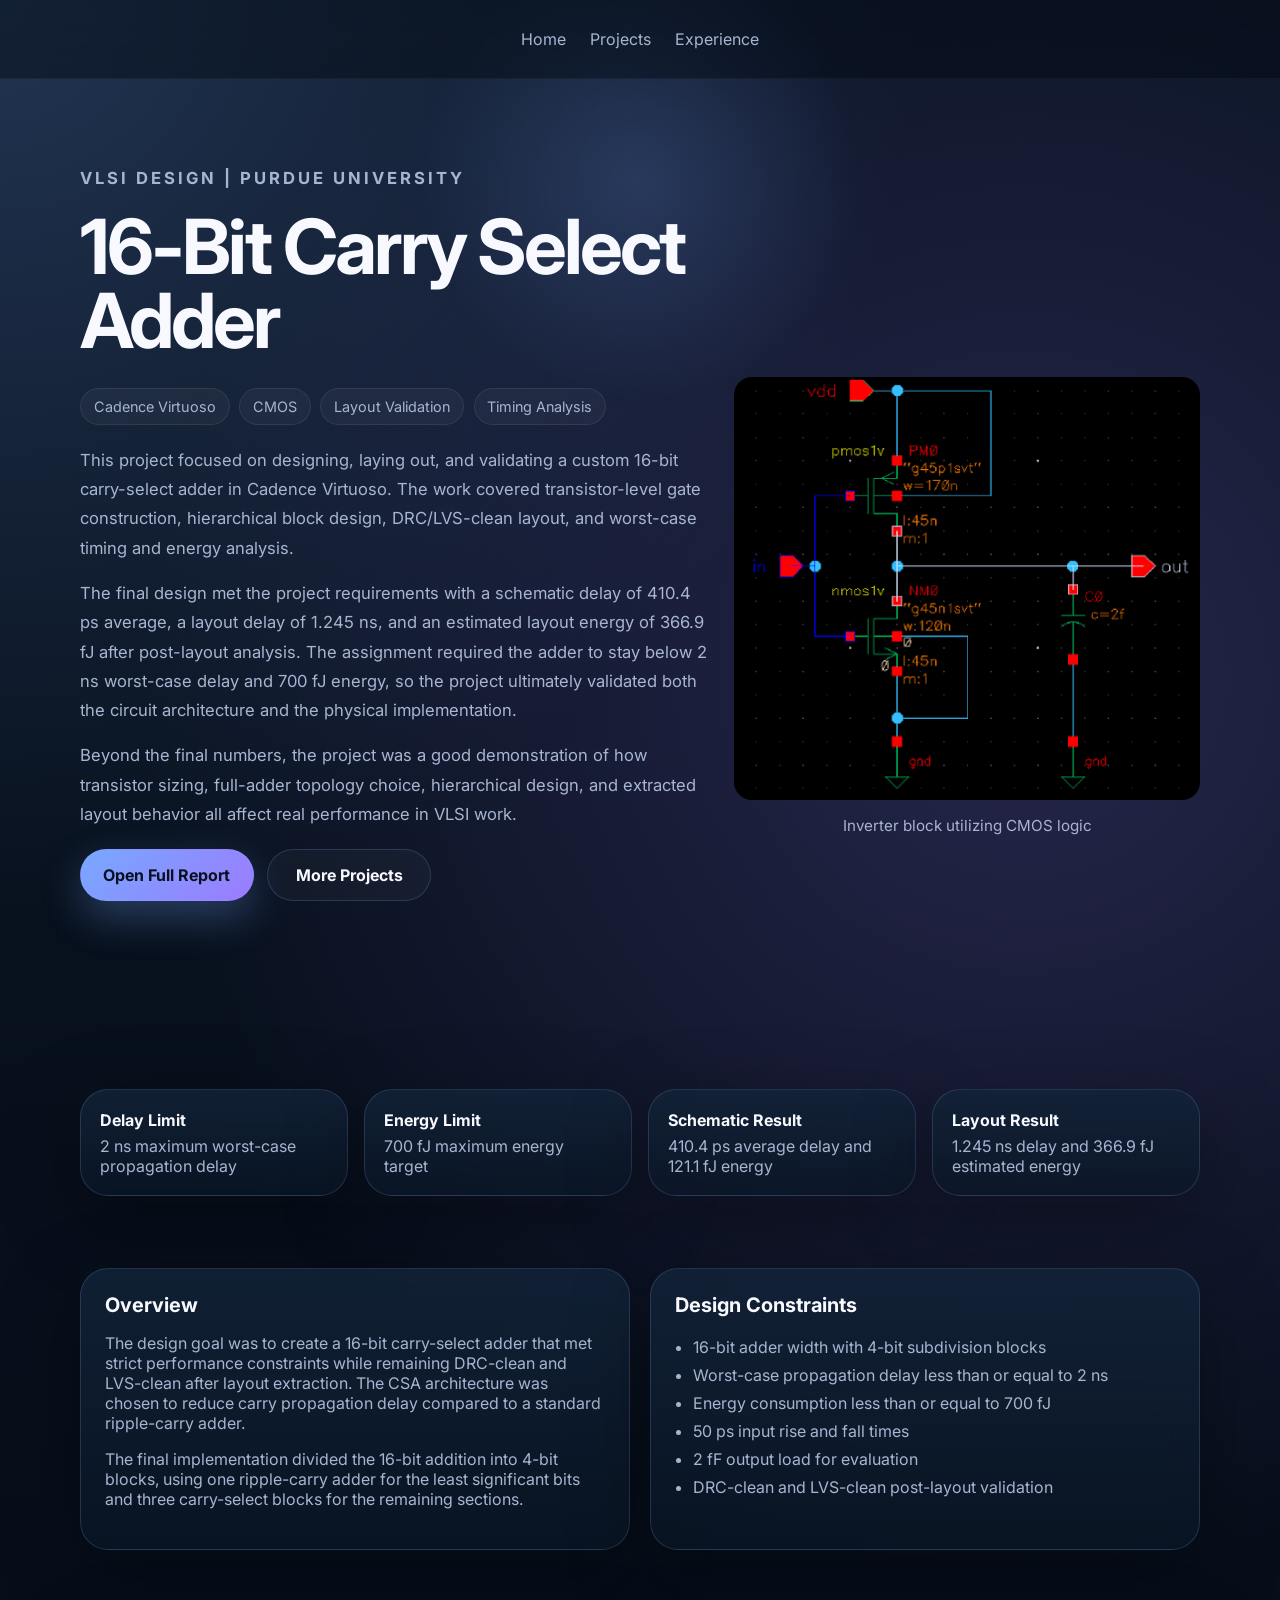
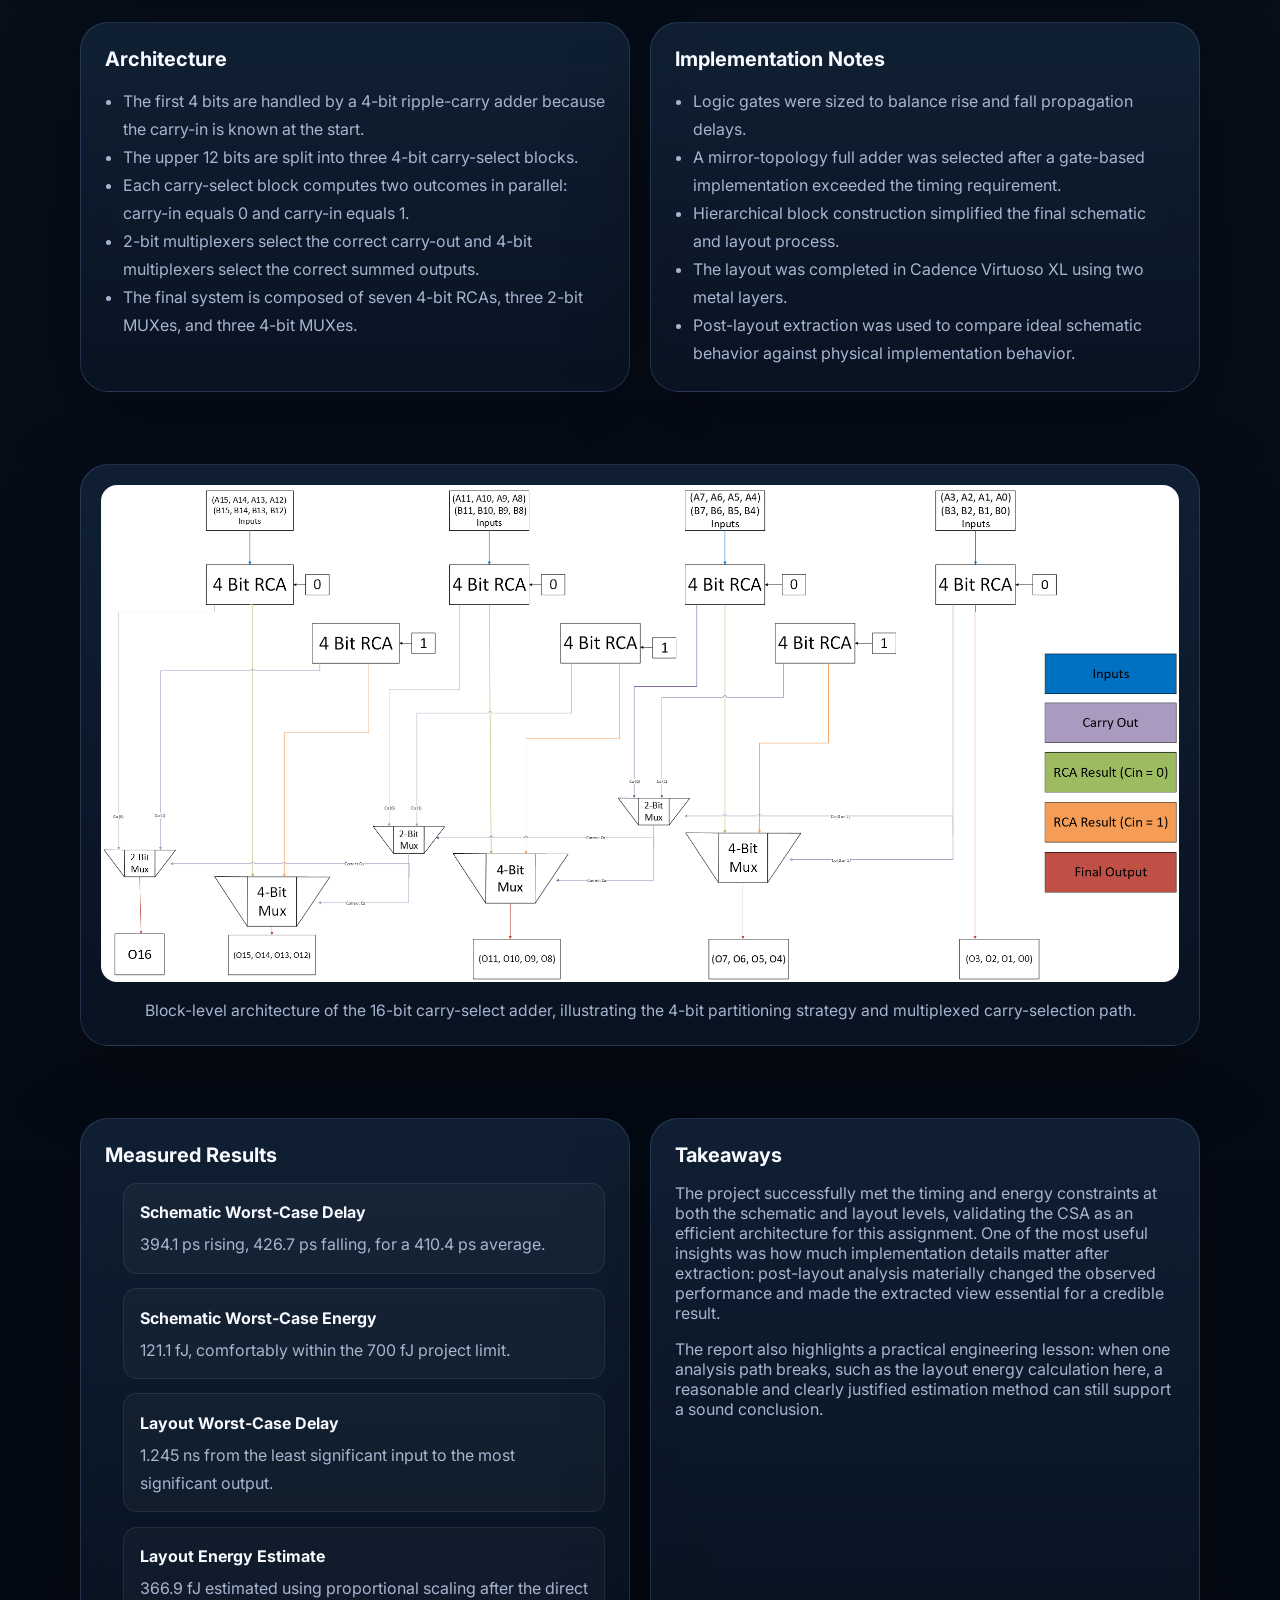
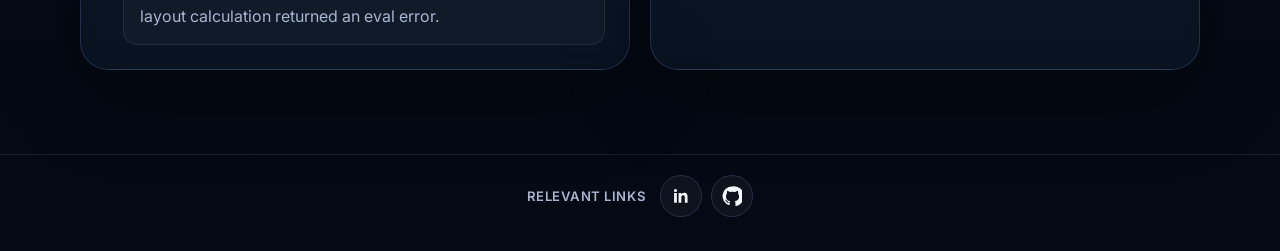
==== projects/16-bit-carry-select-adder/index.html @ 8a3fc671 "Initial commit" ====
<!DOCTYPE html>
<html lang="en">
<head>
  <meta charset="UTF-8">
  <meta name="viewport" content="width=device-width, initial-scale=1.0">
  <title>16-Bit Carry Select Adder | Joey Squillaci</title>
  <meta
    name="description"
    content="Case-study page for a 16-bit carry-select adder designed and validated in Cadence Virtuoso."
  >
  <link rel="preconnect" href="https://fonts.googleapis.com">
  <link rel="preconnect" href="https://fonts.gstatic.com" crossorigin>
  <link
    href="https://fonts.googleapis.com/css2?family=Inter:wght@400;500;600;700;800&display=swap"
    rel="stylesheet"
  >
  <link rel="stylesheet" href="../../styles.css">
</head>
<body>
  <div class="page-shell">
    <div class="hero-glow" aria-hidden="true"></div>
    <header class="site-header">
      <nav class="nav container">
        <button class="nav-toggle" type="button" aria-expanded="false" aria-label="Toggle navigation">
          <span></span>
          <span></span>
        </button>
        <div class="nav-links">
          <a href="../../index.html#top">Home</a>
          <div class="nav-group">
            <button class="nav-group__toggle" type="button" aria-expanded="false">Projects</button>
            <div class="nav-group__menu">
              <a href="../../all-projects.html">All Projects</a>
              <a href="../../projects/16-bit-carry-select-adder/index.html">16-Bit Carry Select Adder</a>
              <a href="../../projects/inventus-internship/index.html">Inventus Internship</a>
              <a href="../../projects/ornament-project/index.html">ESP32 Ornament</a>
              <a href="../../projects/equity-education/index.html">Equity Education</a>
              <a data-feature="trades" href="../../projects/trades-ai-training/index.html">TRADES: AI Training</a>
            </div>
          </div>
          <a href="../../experience.html">Experience</a>
        </div>
      </nav>
    </header>

    <main class="project-page">
      <section class="section container">
        <div class="project-hero">
          <div class="project-hero__copy reveal">
            <p class="eyebrow">VLSI Design | Purdue University</p>
            <h1>16-Bit Carry Select Adder</h1>
            <div class="project-card__tags project-hero__tags">
              <span>Cadence Virtuoso</span>
              <span>CMOS</span>
              <span>Layout Validation</span>
              <span>Timing Analysis</span>
            </div>
            <p>
              This project focused on designing, laying out, and validating a
              custom 16-bit carry-select adder in Cadence Virtuoso. The work
              covered transistor-level gate construction, hierarchical block design,
              DRC/LVS-clean layout, and worst-case timing and energy analysis.
            </p>
            <p>
              The final design met the project requirements with a schematic delay
              of 410.4 ps average, a layout delay of 1.245 ns, and an estimated
              layout energy of 366.9 fJ after post-layout analysis. The assignment
              required the adder to stay below 2 ns worst-case delay and 700 fJ
              energy, so the project ultimately validated both the circuit
              architecture and the physical implementation.
            </p>
            <p>
              Beyond the final numbers, the project was a good demonstration of how
              transistor sizing, full-adder topology choice, hierarchical design,
              and extracted layout behavior all affect real performance in VLSI work.
            </p>

            <div class="project-links">
              <a class="button button-primary magnetic" href="assets/final-report.pdf" target="_blank" rel="noreferrer">
                Open Full Report
              </a>
              <a class="button button-secondary" href="../../index.html#projects">More Projects</a>
            </div>
          </div>

          <aside class="project-image-placeholder reveal" aria-label="CMOS inverter schematic">
            <img
              class="project-image-placeholder__image"
              src="assets/inverter.png"
              alt="CMOS inverter schematic used in the 16-bit carry select adder project"
            >
            <p class="project-image-caption">Inverter block utilizing CMOS logic</p>
          </aside>
        </div>
      </section>

      <section class="section container">
        <div class="metric-grid">
          <article class="metric-card reveal">
            <strong>Delay Limit</strong>
            <span>2 ns maximum worst-case propagation delay</span>
          </article>
          <article class="metric-card reveal">
            <strong>Energy Limit</strong>
            <span>700 fJ maximum energy target</span>
          </article>
          <article class="metric-card reveal">
            <strong>Schematic Result</strong>
            <span>410.4 ps average delay and 121.1 fJ energy</span>
          </article>
          <article class="metric-card reveal">
            <strong>Layout Result</strong>
            <span>1.245 ns delay and 366.9 fJ estimated energy</span>
          </article>
        </div>
      </section>

      <section class="section container">
        <div class="content-grid">
          <article class="content-panel reveal">
            <h2>Overview</h2>
            <p>
              The design goal was to create a 16-bit carry-select adder that met
              strict performance constraints while remaining DRC-clean and LVS-clean
              after layout extraction. The CSA architecture was chosen to reduce
              carry propagation delay compared to a standard ripple-carry adder.
            </p>
            <p>
              The final implementation divided the 16-bit addition into 4-bit
              blocks, using one ripple-carry adder for the least significant bits
              and three carry-select blocks for the remaining sections.
            </p>
          </article>

          <article class="content-panel reveal">
            <h2>Design Constraints</h2>
            <ul>
              <li>16-bit adder width with 4-bit subdivision blocks</li>
              <li>Worst-case propagation delay less than or equal to 2 ns</li>
              <li>Energy consumption less than or equal to 700 fJ</li>
              <li>50 ps input rise and fall times</li>
              <li>2 fF output load for evaluation</li>
              <li>DRC-clean and LVS-clean post-layout validation</li>
            </ul>
          </article>
        </div>
      </section>

      <section class="section container">
        <div class="content-grid">
          <article class="content-panel reveal">
            <h2>Architecture</h2>
            <ul>
              <li>The first 4 bits are handled by a 4-bit ripple-carry adder because the carry-in is known at the start.</li>
              <li>The upper 12 bits are split into three 4-bit carry-select blocks.</li>
              <li>Each carry-select block computes two outcomes in parallel: carry-in equals 0 and carry-in equals 1.</li>
              <li>2-bit multiplexers select the correct carry-out and 4-bit multiplexers select the correct summed outputs.</li>
              <li>The final system is composed of seven 4-bit RCAs, three 2-bit MUXes, and three 4-bit MUXes.</li>
            </ul>
          </article>

          <article class="content-panel reveal">
            <h2>Implementation Notes</h2>
            <ul>
              <li>Logic gates were sized to balance rise and fall propagation delays.</li>
              <li>A mirror-topology full adder was selected after a gate-based implementation exceeded the timing requirement.</li>
              <li>Hierarchical block construction simplified the final schematic and layout process.</li>
              <li>The layout was completed in Cadence Virtuoso XL using two metal layers.</li>
              <li>Post-layout extraction was used to compare ideal schematic behavior against physical implementation behavior.</li>
            </ul>
          </article>
        </div>
      </section>

      <section class="section container">
        <figure class="project-figure reveal">
          <img
            class="project-figure__image"
            src="assets/16BitBlockDiagram.png"
            alt="Block diagram showing the 16-bit carry select adder architecture and carry-select partitioning"
          >
          <figcaption class="project-figure__caption">
            Block-level architecture of the 16-bit carry-select adder, illustrating
            the 4-bit partitioning strategy and multiplexed carry-selection path.
          </figcaption>
        </figure>
      </section>

      <section class="section container">
        <div class="content-grid">
          <article class="content-panel reveal">
            <h2>Measured Results</h2>
            <ul class="results-list">
              <li>
                <strong>Schematic Worst-Case Delay</strong>
                <span>394.1 ps rising, 426.7 ps falling, for a 410.4 ps average.</span>
              </li>
              <li>
                <strong>Schematic Worst-Case Energy</strong>
                <span>121.1 fJ, comfortably within the 700 fJ project limit.</span>
              </li>
              <li>
                <strong>Layout Worst-Case Delay</strong>
                <span>1.245 ns from the least significant input to the most significant output.</span>
              </li>
              <li>
                <strong>Layout Energy Estimate</strong>
                <span>366.9 fJ estimated using proportional scaling after the direct layout calculation returned an eval error.</span>
              </li>
            </ul>
          </article>

          <article class="content-panel reveal">
            <h2>Takeaways</h2>
            <p>
              The project successfully met the timing and energy constraints at both
              the schematic and layout levels, validating the CSA as an efficient
              architecture for this assignment. One of the most useful insights was
              how much implementation details matter after extraction: post-layout
              analysis materially changed the observed performance and made the
              extracted view essential for a credible result.
            </p>
            <p>
              The report also highlights a practical engineering lesson: when one
              analysis path breaks, such as the layout energy calculation here, a
              reasonable and clearly justified estimation method can still support a
              sound conclusion.
            </p>
          </article>
        </div>
      </section>
    </main>
  </div>

  <script src="../../script.js"></script>
</body>
</html>
---- styles.css ----
:root {
  --bg: #07111f;
  --bg-secondary: #0d1b2d;
  --surface: rgba(10, 22, 38, 0.65);
  --surface-strong: rgba(15, 30, 49, 0.9);
  --border: rgba(154, 179, 255, 0.18);
  --text: #f7f9ff;
  --muted: #a8b5d1;
  --primary: #77a9ff;
  --accent: #9b7bff;
  --accent-two: #45e0c6;
  --shadow: 0 24px 80px rgba(0, 0, 0, 0.35);
  --radius-lg: 28px;
  --radius-md: 20px;
  --radius-sm: 14px;
  --container: min(1120px, calc(100% - 2rem));
}

*,
*::before,
*::after {
  box-sizing: border-box;
}

html {
  scroll-behavior: smooth;
}

body {
  margin: 0;
  font-family: "Inter", sans-serif;
  background:
    radial-gradient(circle at top left, rgba(119, 169, 255, 0.22), transparent 25%),
    radial-gradient(circle at 80% 20%, rgba(155, 123, 255, 0.2), transparent 30%),
    linear-gradient(180deg, #091321 0%, #040913 100%);
  color: var(--text);
  min-height: 100vh;
  overflow-x: hidden;
}

img {
  max-width: 100%;
  display: block;
}

a {
  color: inherit;
  text-decoration: none;
}

.hidden-content {
  display: none !important;
}

button,
a {
  -webkit-tap-highlight-color: transparent;
}

.page-shell {
  position: relative;
  isolation: isolate;
}

.hero-glow {
  position: fixed;
  inset: 0;
  pointer-events: none;
  background:
    radial-gradient(
      500px circle at var(--pointer-x, 50%) var(--pointer-y, 20%),
      rgba(119, 169, 255, 0.18),
      transparent 45%
    );
  z-index: -1;
  transition: background 160ms ease-out;
}

.container {
  width: var(--container);
  margin: 0 auto;
}

.section {
  padding: 5rem 0;
}

.site-header {
  position: sticky;
  top: 0;
  z-index: 20;
  backdrop-filter: blur(16px);
  background: rgba(4, 9, 19, 0.45);
  border-bottom: 1px solid rgba(255, 255, 255, 0.04);
}

.site-footer {
  margin-top: 3rem;
  padding: 1.25rem 0 2.1rem;
  border-top: 1px solid rgba(255, 255, 255, 0.08);
}

.site-footer__inner {
  display: flex;
  align-items: center;
  justify-content: center;
  gap: 0.9rem;
  flex-wrap: wrap;
}

.site-footer__title {
  margin: 0;
  color: var(--muted);
  font-weight: 600;
  letter-spacing: 0.04em;
  text-transform: uppercase;
  font-size: 0.82rem;
}

.site-footer__links {
  display: inline-flex;
  align-items: center;
  gap: 0.55rem;
}

.site-footer__link {
  width: 42px;
  height: 42px;
  border-radius: 999px;
  border: 1px solid var(--border);
  background: rgba(255, 255, 255, 0.04);
  display: inline-flex;
  align-items: center;
  justify-content: center;
  color: var(--text);
  transition: transform 180ms ease, border-color 180ms ease, background 180ms ease;
}

.site-footer__link svg {
  width: 20px;
  height: 20px;
  fill: currentColor;
}

.site-footer__link:hover {
  transform: translateY(-2px);
  border-color: rgba(119, 169, 255, 0.45);
  background: rgba(119, 169, 255, 0.14);
}

.nav {
  display: flex;
  align-items: center;
  justify-content: center;
  min-height: 78px;
  gap: 1rem;
}

.brand {
  display: inline-flex;
  align-items: center;
  max-width: 100%;
  padding: 0.4rem 0;
  font-size: clamp(1rem, 1.8vw, 1.4rem);
  font-weight: 800;
  letter-spacing: -0.03em;
  color: var(--text);
  white-space: nowrap;
}

.nav-links {
  display: flex;
  align-items: center;
  gap: 1.5rem;
}

.nav-group {
  position: relative;
}

.nav-group__toggle {
  border: 0;
  background: transparent;
  color: var(--muted);
  font: inherit;
  padding: 0;
  cursor: pointer;
  transition: color 180ms ease, transform 180ms ease;
}

.nav-group__toggle:hover,
.nav-group.is-open .nav-group__toggle {
  color: var(--text);
  transform: translateY(-1px);
}

.nav-group__menu {
  position: absolute;
  top: calc(100% + 0.7rem);
  left: 0;
  min-width: 260px;
  display: grid;
  gap: 0.1rem;
  padding: 0.5rem;
  border: 1px solid var(--border);
  border-radius: var(--radius-sm);
  background: rgba(6, 13, 24, 0.95);
  box-shadow: var(--shadow);
  opacity: 0;
  pointer-events: none;
  transform: translateY(6px);
  transition: opacity 160ms ease, transform 160ms ease;
  z-index: 32;
}

.nav-group.is-open .nav-group__menu {
  opacity: 1;
  pointer-events: auto;
  transform: translateY(0);
}

.nav-group__menu a {
  display: block;
  padding: 0.52rem 0.6rem;
  color: var(--muted);
  border-radius: 10px;
}

.nav-group__menu a:hover {
  color: var(--text);
  background: rgba(255, 255, 255, 0.05);
}

.nav-links a {
  color: var(--muted);
  transition: color 180ms ease, transform 180ms ease;
}

.nav-links a:hover,
.nav-links a.is-active {
  color: var(--text);
  transform: translateY(-1px);
}

.nav-toggle {
  display: none;
  padding: 0;
  width: 48px;
  height: 48px;
  border: 1px solid var(--border);
  border-radius: 50%;
  background: rgba(255, 255, 255, 0.03);
  cursor: pointer;
}

.nav-toggle span {
  display: block;
  width: 18px;
  height: 2px;
  margin: 5px auto;
  background: var(--text);
  border-radius: 999px;
}

.hero {
  display: block;
  min-height: calc(100vh - 78px);
  padding-top: 0;
}

.hero.section {
  padding-top: 0;
}

.home-page {
  padding-top: 0;
}

.home-view .site-header {
  position: fixed;
  left: 0;
  right: 0;
}

.home-view .home-page {
  padding-top: calc(78px + 0.75rem);
}

.eyebrow {
  color: var(--accent-two);
  text-transform: uppercase;
  letter-spacing: 0.18em;
  font-size: 1.22rem;
  font-weight: 700;
  margin-bottom: 1rem;
}

.hero h1,
.section-heading h2,
.contact-panel h2 {
  margin: 0;
  line-height: 1;
  letter-spacing: -0.04em;
}

.hero h1 {
  font-size: clamp(3rem, 7vw, 5.8rem);
  max-width: 11ch;
}

.hero h1 span {
  display: block;
  background: linear-gradient(135deg, #ffffff, var(--primary), var(--accent-two));
  -webkit-background-clip: text;
  background-clip: text;
  color: transparent;
}

.hero-text,
.about-card p,
.project-card p,
.skill-card p,
.contact-panel p {
  color: var(--muted);
  line-height: 1.7;
  font-size: 1.02rem;
}

.hero-text {
  max-width: 58ch;
  margin: 1.5rem 0 0;
}

.hero-copy {
  padding-top: 0;
}

.home-page .hero.section {
  padding-top: 0;
}

/* Keep top-fold spacing fixed: no reveal shift on hero content */
.home-page .hero-copy.reveal,
.home-page .hero-stats.reveal {
  opacity: 1;
  transform: none;
}

.hero-actions {
  display: flex;
  flex-wrap: wrap;
  gap: 1rem;
  margin: 2rem 0;
}

.button {
  position: relative;
  display: inline-flex;
  align-items: center;
  justify-content: center;
  min-width: 164px;
  padding: 0.95rem 1.4rem;
  border-radius: 999px;
  border: 1px solid transparent;
  font-weight: 700;
  transition: transform 180ms ease, box-shadow 180ms ease, border-color 180ms ease;
}

.button:hover {
  transform: translateY(-2px);
}

.button-primary {
  background: linear-gradient(135deg, var(--primary), var(--accent));
  color: #08111d;
  box-shadow: 0 16px 40px rgba(119, 169, 255, 0.3);
}

.button-secondary {
  border-color: var(--border);
  background: rgba(255, 255, 255, 0.03);
  color: var(--text);
}

.hero-stats {
  display: grid;
  grid-template-columns: repeat(3, minmax(0, 1fr));
  gap: 1rem;
}

.stat-card,
.project-card,
.skill-card,
.about-card,
.profile-card,
.contact-panel {
  position: relative;
  background: linear-gradient(180deg, rgba(18, 35, 56, 0.85), rgba(10, 22, 38, 0.72));
  border: 1px solid var(--border);
  box-shadow: var(--shadow);
  backdrop-filter: blur(16px);
}

.stat-card {
  padding: 1.25rem;
  border-radius: var(--radius-md);
}

.stat-card strong {
  display: block;
  font-size: 2rem;
  margin-bottom: 0.25rem;
}

.stat-card span {
  color: var(--muted);
  font-size: 0.95rem;
}

.quick-snapshot {
  padding-top: 1.5rem;
  padding-bottom: 4.5rem;
}

.profile-card {
  width: 100%;
  padding: 1.75rem;
  border-radius: var(--radius-lg);
  transform: translateZ(0);
  position: relative;
  z-index: 2;
}

.profile-card::after {
  content: "";
  position: absolute;
  inset: auto -18% -48% auto;
  width: 280px;
  height: 280px;
  background: radial-gradient(circle, rgba(69, 224, 198, 0.2), transparent 62%);
  pointer-events: none;
}

.project-card__meta,
.project-card__tags,
.skill-pills {
  display: flex;
  align-items: center;
  flex-wrap: wrap;
  gap: 0.6rem;
}

.profile-card__body h2 {
  font-size: clamp(1.95rem, 4.3vw, 2.7rem);
  line-height: 1.1;
  margin: 0;
}

.profile-kicker {
  color: var(--accent-two);
  margin-top: 0;
  margin-bottom: 1rem;
  font-size: 1.18rem;
  letter-spacing: 0.08em;
  text-transform: uppercase;
  font-weight: 800;
}

.profile-card__intro {
  margin: 1rem 0 1.35rem;
  max-width: 52ch;
}

.profile-card__layout {
  display: grid;
  grid-template-columns: 1.15fr 0.85fr;
  gap: 1.4rem;
  align-items: start;
}

.profile-card__lead {
  min-width: 0;
}

.profile-focus-grid {
  display: grid;
  gap: 0.85rem;
  margin: 0;
}

.profile-focus-item {
  padding: 0.95rem 1rem;
  border: 1px solid rgba(255, 255, 255, 0.08);
  border-radius: var(--radius-md);
  background: rgba(255, 255, 255, 0.03);
}

.profile-focus-item span {
  display: block;
  margin-bottom: 0.4rem;
  color: var(--accent-two);
  text-transform: uppercase;
  letter-spacing: 0.14em;
  font-size: 0.76rem;
  font-weight: 700;
}

.profile-focus-item strong {
  display: block;
  color: var(--text);
  font-size: 0.98rem;
  line-height: 1.55;
  font-weight: 600;
}

.profile-focus-list {
  margin: 0;
  padding-left: 1.1rem;
  color: var(--text);
  font-size: 0.98rem;
  line-height: 1.55;
}

.profile-focus-list li + li {
  margin-top: 0.3rem;
}

.skill-pills span,
.project-card__tags span,
.tag {
  border: 1px solid rgba(255, 255, 255, 0.08);
  background: rgba(255, 255, 255, 0.04);
}

.skill-pills span,
.project-card__tags span,
.tag {
  padding: 0.55rem 0.8rem;
  border-radius: 999px;
  color: var(--muted);
  font-size: 0.9rem;
}

.section-heading {
  max-width: 700px;
  margin-bottom: 2rem;
}

.section-heading--sub {
  margin-top: 2.5rem;
}

.section-heading h2,
.contact-panel h2 {
  font-size: clamp(2rem, 4.2vw, 3.5rem);
}

.projects-grid,
.skills-grid,
.experience-grid {
  display: grid;
  gap: 1.25rem;
}

.projects-grid,
.experience-grid {
  grid-template-columns: repeat(3, minmax(0, 1fr));
}

.projects-grid--stacked {
  grid-template-columns: 1fr;
  gap: 1rem;
}

@media (min-width: 981px) {
  .projects-grid--stacked {
    width: min(860px, 82%);
    margin: 0 auto;
  }
}

.project-card,
.experience-card,
.skill-card {
  border-radius: var(--radius-lg);
  padding: 1.5rem;
  overflow: hidden;
}

.project-card {
  display: flex;
  flex-direction: column;
}

.project-card::after,
.experience-card::after,
.skill-card::after,
.contact-panel::after,
.about-card::after {
  content: "";
  position: absolute;
  inset: auto -20% -45% auto;
  width: 180px;
  height: 180px;
  background: radial-gradient(circle, rgba(119, 169, 255, 0.22), transparent 60%);
  pointer-events: none;
}

.project-card h3,
.experience-card h3,
.skill-card h3 {
  font-size: 1.35rem;
  margin: 0.4rem 0 0.3rem;
}

.project-card--clickable {
  cursor: pointer;
}

.project-card--clickable:hover {
  border-color: rgba(119, 169, 255, 0.34);
}

.project-card--clickable:focus-visible {
  outline: 2px solid var(--accent-two);
  outline-offset: 3px;
}

.project-card__resource {
  display: inline-flex;
  align-items: center;
  width: fit-content;
  margin-top: 1rem;
  color: var(--accent-two);
  font-weight: 700;
  transition: transform 180ms ease, color 180ms ease;
}

.project-card__tags {
  margin-top: auto;
  padding-top: 0.9rem;
}

.project-card__resource:hover {
  transform: translateX(4px);
  color: var(--text);
}

.experience-card {
  position: relative;
  background: linear-gradient(180deg, rgba(18, 35, 56, 0.85), rgba(10, 22, 38, 0.72));
  border: 1px solid var(--border);
  box-shadow: var(--shadow);
  backdrop-filter: blur(16px);
}

.experience-card__role {
  font-size: 1.55rem;
  margin: 0 0 0.45rem;
}

.experience-card__company,
.experience-card__period {
  margin: 0;
}

.experience-card__company {
  color: var(--text);
  font-weight: 600;
  margin-bottom: 0.35rem;
}

.experience-card__period {
  color: var(--muted);
  font-size: 0.95rem;
  margin-bottom: 1rem;
}

.experience-card__list {
  margin: 1rem 0 0;
  padding-left: 1.1rem;
  color: var(--muted);
  line-height: 1.7;
}

.project-page {
  padding-top: 2rem;
}

.project-page .section {
  padding: 2.25rem 0;
}

.back-link {
  display: inline-flex;
  align-items: center;
  gap: 0.55rem;
  color: var(--muted);
  font-weight: 600;
}

.back-link:hover {
  color: var(--text);
}

.project-hero {
  display: grid;
  grid-template-columns: 1.15fr 0.85fr;
  gap: 1.5rem;
  align-items: start;
}

.project-hero__copy h1 {
  margin: 0;
  font-size: clamp(2.8rem, 6vw, 4.75rem);
  line-height: 0.98;
  letter-spacing: -0.04em;
}

.project-hero__tags {
  margin-top: 1rem;
  margin-bottom: 1.35rem;
}

.project-hero__copy p {
  color: var(--muted);
  line-height: 1.75;
  font-size: 1.04rem;
  max-width: 64ch;
}

.project-summary-card,
.content-panel,
.metric-card,
.project-image-placeholder {
  position: relative;
  background: linear-gradient(180deg, rgba(18, 35, 56, 0.85), rgba(10, 22, 38, 0.72));
  border: 1px solid var(--border);
  border-radius: var(--radius-lg);
  box-shadow: var(--shadow);
  backdrop-filter: blur(16px);
}

.project-summary-card {
  padding: 1.5rem;
}

.project-image-placeholder {
  margin-top: clamp(14rem, 18vw, 16rem);
  min-height: 640px;
  overflow: visible;
  display: grid;
  align-content: start;
  gap: 0.85rem;
  background: transparent;
  border: 0;
  box-shadow: none;
  backdrop-filter: none;
}

.project-image-placeholder--top {
  margin-top: 0;
}

.project-image-placeholder--offset {
  margin-top: 0;
  top: 16.5rem;
}

.project-image-placeholder::after {
  content: none;
}

.project-image-placeholder__inner {
  position: relative;
  z-index: 1;
  display: grid;
  place-content: center;
  text-align: center;
  gap: 0.85rem;
  padding: 2rem;
}

.project-image-placeholder__inner span {
  font-size: 1rem;
  font-weight: 700;
  color: var(--text);
}

.project-image-placeholder__inner p {
  margin: 0;
  color: var(--muted);
  line-height: 1.7;
}

.project-image-placeholder__image {
  width: 100%;
  height: auto;
  display: block;
  object-fit: contain;
  padding: 0;
  border-radius: 18px;
}

.project-image-caption {
  margin: 0;
  color: var(--muted);
  font-size: 0.95rem;
  line-height: 1.6;
  text-align: center;
}

.project-summary-card h2,
.content-panel h2 {
  margin: 0 0 1rem;
  font-size: 1.25rem;
}

.project-links {
  display: flex;
  flex-wrap: wrap;
  gap: 0.85rem;
  margin-top: 1.25rem;
}

.metric-grid {
  display: grid;
  grid-template-columns: repeat(4, minmax(0, 1fr));
  gap: 1rem;
}

.metric-card {
  padding: 1.2rem;
}

.metric-card strong {
  display: block;
  margin-bottom: 0.4rem;
  font-size: 1rem;
}

.metric-card span,
.content-panel p,
.content-panel li {
  color: var(--muted);
}

.content-grid {
  display: grid;
  grid-template-columns: 1fr 1fr;
  gap: 1.25rem;
}

.about-overview-card {
  max-width: 920px;
  margin: 0 auto;
}

.about-stack-gap {
  margin-top: 1.25rem;
}

.content-panel {
  padding: 1.5rem;
}

.content-panel ul {
  margin: 0;
  padding-left: 1.1rem;
  line-height: 1.75;
}

.document-embed {
  margin-top: 1rem;
  border: 1px solid rgba(255, 255, 255, 0.08);
  border-radius: var(--radius-md);
  background: rgba(6, 13, 24, 0.78);
  overflow: hidden;
}

.document-embed iframe {
  display: block;
  width: 100%;
  height: 680px;
  border: 0;
  background: #07111f;
}

.document-embed__fallback {
  margin: 0;
  padding: 0.85rem 1rem;
  border-top: 1px solid rgba(255, 255, 255, 0.08);
  color: var(--muted);
}

.document-embed__fallback a {
  color: var(--accent-two);
  font-weight: 700;
}

.project-figure {
  margin: 0;
  padding: 1.25rem;
  position: relative;
  background: linear-gradient(180deg, rgba(18, 35, 56, 0.85), rgba(10, 22, 38, 0.72));
  border: 1px solid var(--border);
  border-radius: var(--radius-lg);
  box-shadow: var(--shadow);
  backdrop-filter: blur(16px);
}

.project-figure__image {
  width: 100%;
  height: auto;
  display: block;
  border-radius: 16px;
  background: rgba(255, 255, 255, 0.03);
}

.project-figure__caption {
  margin-top: 1rem;
  color: var(--muted);
  line-height: 1.7;
  font-size: 0.98rem;
  text-align: center;
}

.project-gallery {
  display: grid;
  gap: 1.25rem;
}

.about-academic-stack {
  grid-template-columns: 1fr;
  max-width: 920px;
  margin: 0 auto;
}

.project-gallery--two {
  grid-template-columns: repeat(2, minmax(0, 1fr));
}

.project-gallery--three {
  grid-template-columns: repeat(3, minmax(0, 1fr));
}

.project-gallery--four {
  grid-template-columns: repeat(4, minmax(0, 1fr));
}

.project-gallery-card {
  margin: 0;
  padding: 1rem;
  position: relative;
  background: linear-gradient(180deg, rgba(18, 35, 56, 0.85), rgba(10, 22, 38, 0.72));
  border: 1px solid var(--border);
  border-radius: var(--radius-lg);
  box-shadow: var(--shadow);
  backdrop-filter: blur(16px);
}

.project-gallery-card img {
  width: 100%;
  height: 320px;
  object-fit: cover;
  display: block;
  border-radius: 16px;
}

.project-gallery-card--table img {
  height: auto !important;
  max-height: none !important;
  object-fit: contain !important;
}

.project-table-card__title {
  margin: 0 0 0.85rem;
  font-size: 1.03rem;
  color: var(--text);
}

.trades-tables-stack {
  grid-template-columns: 1fr;
  gap: 1rem;
  max-width: 980px;
  margin: 0 auto;
}

.trades-tables-stack .project-gallery-card--table {
  padding: 1.15rem;
}

.trades-tables-stack .project-gallery-card--table img {
  width: auto !important;
  max-width: 100%;
  margin: 0 auto;
  display: block;
  padding: 0.35rem;
  border-radius: 12px;
  background: #f7f9ff;
}

.equity-system-grid {
  align-items: stretch;
}

.equity-system-grid > * {
  height: 100%;
}

.equity-results-grid {
  align-items: start;
}

.equity-results-grid {
  gap: 1rem;
  margin-top: 1rem;
}

.equity-tight-section {
  padding-top: 1.6rem;
  padding-bottom: 1.6rem;
}

.equity-tight-section--top {
  padding-bottom: 0.65rem;
}

.equity-tight-section--bottom {
  padding-top: 0.65rem;
}

.project-gallery-card figcaption {
  margin-top: 0.9rem;
  color: var(--muted);
  line-height: 1.65;
  font-size: 0.95rem;
}

.stl-viewer-grid {
  display: grid;
  grid-template-columns: repeat(2, minmax(0, 1fr));
  gap: 1.25rem;
}

.stl-viewer-card {
  position: relative;
  padding: 1.25rem;
  background: linear-gradient(180deg, rgba(18, 35, 56, 0.85), rgba(10, 22, 38, 0.72));
  border: 1px solid var(--border);
  border-radius: var(--radius-lg);
  box-shadow: var(--shadow);
  backdrop-filter: blur(16px);
}

.stl-viewer-card h3 {
  margin: 0 0 1rem;
  font-size: 1.2rem;
}

.stl-viewer {
  position: relative;
  min-height: 320px;
  background:
    radial-gradient(circle at top, rgba(119, 169, 255, 0.08), transparent 35%),
    linear-gradient(180deg, rgba(9, 19, 33, 0.95), rgba(5, 11, 20, 1));
  border: 1px solid rgba(255, 255, 255, 0.08);
  border-radius: 18px;
  overflow: hidden;
}

.stl-viewer canvas {
  display: block;
  width: 100%;
  height: 100%;
}

.stl-viewer__status,
.stl-viewer__hint {
  position: absolute;
  left: 1rem;
  right: 1rem;
  z-index: 2;
  border: 1px solid rgba(255, 255, 255, 0.08);
  border-radius: var(--radius-sm);
  background: rgba(7, 17, 31, 0.78);
  color: var(--muted);
  backdrop-filter: blur(8px);
}

.stl-viewer__status {
  top: 1rem;
  padding: 0.85rem 1rem;
  line-height: 1.6;
}

.stl-viewer__hint {
  bottom: 1rem;
  display: inline-flex;
  justify-content: space-between;
  gap: 1rem;
  padding: 0.75rem 1rem;
  font-size: 0.9rem;
}

.stl-viewer.is-ready .stl-viewer__status {
  opacity: 0;
  pointer-events: none;
  transition: opacity 220ms ease;
}

.results-list {
  display: grid;
  gap: 0.9rem;
  margin: 0;
  padding: 0;
  list-style: none;
}

.results-list li {
  padding: 0.9rem 1rem;
  border: 1px solid rgba(255, 255, 255, 0.08);
  border-radius: var(--radius-sm);
  background: rgba(255, 255, 255, 0.03);
}

.results-list strong {
  display: block;
  color: var(--text);
  margin-bottom: 0.25rem;
}

.split-layout {
  display: grid;
  grid-template-columns: 1fr 1fr;
  gap: 1.5rem;
  align-items: start;
}

.about-card,
.contact-panel {
  border-radius: var(--radius-lg);
  padding: 2rem;
}

.about-card--large {
  max-width: none;
  width: 100%;
  padding: 2.25rem;
}

.about-highlights {
  display: grid;
  grid-template-columns: repeat(3, minmax(0, 1fr));
  gap: 1rem;
  margin-bottom: 1.5rem;
}

.about-highlight {
  padding: 1.1rem 1.2rem;
  border: 1px solid rgba(255, 255, 255, 0.08);
  border-radius: var(--radius-md);
  background: rgba(255, 255, 255, 0.03);
}

.about-highlight__label {
  display: block;
  color: var(--accent-two);
  text-transform: uppercase;
  letter-spacing: 0.14em;
  font-size: 0.72rem;
  font-weight: 700;
  margin-bottom: 0.65rem;
}

.about-highlight strong {
  display: block;
  font-size: 1.05rem;
  margin-bottom: 0.35rem;
}

.about-highlight p {
  margin: 0;
  color: var(--muted);
  line-height: 1.6;
}

.about-card__summary {
  margin: 0;
  max-width: 860px;
}

.about-card__resume {
  width: calc(100% - 0.7rem);
  min-width: 0;
  margin-top: 1.25rem;
  margin-left: 0.35rem;
}

.skills-grid {
  grid-template-columns: repeat(3, minmax(0, 1fr));
}

.contact-panel {
  text-align: center;
}

.reveal {
  opacity: 0;
  transform: translateY(32px) scale(0.98);
  transition:
    opacity 700ms ease,
    transform 700ms ease;
}

.reveal.is-visible {
  opacity: 1;
  transform: translateY(0) scale(1);
}

@keyframes pulse {
  0% {
    box-shadow: 0 0 0 0 rgba(69, 224, 198, 0.55);
  }
  70% {
    box-shadow: 0 0 0 18px rgba(69, 224, 198, 0);
  }
  100% {
    box-shadow: 0 0 0 0 rgba(69, 224, 198, 0);
  }
}

@media (max-width: 980px) {
  .hero,
  .project-hero,
  .content-grid,
  .project-gallery--two,
  .project-gallery--three,
  .project-gallery--four,
  .stl-viewer-grid,
  .split-layout,
  .projects-grid,
  .experience-grid,
  .skills-grid,
  .about-highlights,
  .metric-grid {
    grid-template-columns: 1fr;
  }

  .hero {
    min-height: auto;
    padding-top: 0;
  }

  .hero-stats {
    grid-template-columns: 1fr;
  }

  .project-image-placeholder {
    margin-top: 0;
  }
}

@media (max-width: 760px) {
  body.nav-drawer-open {
    overflow: hidden;
  }

  .mobile-condense {
    display: none !important;
  }

  .quick-snapshot .skill-pills {
    display: none;
  }

  .container {
    width: min(1120px, calc(100% - 2.5rem));
  }

  .section {
    padding: 3.5rem 0;
  }

  body {
    font-size: 17px;
  }

  .site-header {
    background: rgba(4, 9, 19, 0.72);
  }

  .nav {
    min-height: 70px;
    justify-content: flex-end;
  }

  .brand {
    max-width: calc(100% - 64px);
    white-space: normal;
    line-height: 1.1;
    font-size: 1.14rem;
  }

  .nav-toggle {
    display: block;
    width: 44px;
    height: 44px;
  }

  .nav-links {
    position: fixed;
    top: 0;
    right: 0;
    height: 100dvh;
    max-height: 100dvh;
    width: min(82vw, 340px);
    display: flex;
    flex-direction: column;
    align-items: flex-start;
    gap: 0.9rem;
    padding: 6rem 1.35rem 1.5rem;
    border-radius: 0;
    background: #07111f;
    border-left: 1px solid var(--border);
    box-shadow: -24px 0 60px rgba(0, 0, 0, 0.45);
    backdrop-filter: none;
    transform: translateX(108%);
    opacity: 0;
    pointer-events: none;
    transition: transform 260ms ease, opacity 220ms ease;
    z-index: 31;
    overflow-y: auto;
  }

  .nav-group {
    width: 100%;
  }

  .nav-group__toggle {
    width: 100%;
    text-align: left;
    color: var(--text);
    padding: 0.6rem 0.2rem;
    font-size: 1.12rem;
    border-bottom: 1px solid rgba(255, 255, 255, 0.08);
  }

  .nav-group__menu {
    position: static;
    min-width: 0;
    display: grid;
    gap: 0.25rem;
    padding: 0 0 0 0.75rem;
    border: 0;
    border-left: 2px solid rgba(119, 169, 255, 0.24);
    border-radius: 0;
    background: transparent;
    box-shadow: none;
    opacity: 0;
    max-height: 0;
    overflow: hidden;
    pointer-events: none;
    transform: none;
    transition: max-height 220ms ease, opacity 180ms ease;
  }

  .nav-group.is-open .nav-group__menu {
    opacity: 1;
    max-height: 260px;
    pointer-events: auto;
    padding: 0.45rem 0 0.2rem 0.75rem;
  }

  .nav-group__menu a {
    padding: 0.45rem 0.25rem;
    font-size: 0.98rem;
    color: #d2dcf6;
  }

  .nav-links.is-open {
    transform: translateX(0);
    opacity: 1;
    pointer-events: auto;
  }

  .nav-links a {
    color: var(--text);
    display: block;
    width: 100%;
    padding: 0.6rem 0.2rem;
    font-size: 1.12rem;
    border-bottom: 1px solid rgba(255, 255, 255, 0.08);
  }

  .eyebrow {
    font-size: 1.02rem;
    letter-spacing: 0.12em;
  }

  .hero {
    gap: 1.5rem;
    padding-top: 0;
  }

  .hero-copy,
  .quick-snapshot,
  .section-heading,
  .projects-grid,
  .about-card,
  .skills-grid,
  .experience-grid,
  .metric-grid,
  .content-grid,
  .project-gallery,
  .stl-viewer-grid {
    padding-inline: 0.65rem;
  }

  .hero-copy {
    padding-top: 0;
  }

  .home-page .hero.section {
    padding-top: 0;
  }

  .home-view .home-page {
    padding-top: calc(70px + 0.6rem);
  }

  .hero h1 {
    max-width: none;
    font-size: clamp(3.2rem, 12.8vw, 4.5rem);
    line-height: 0.96;
  }

  .hero-text {
    margin-top: 1.1rem;
    font-size: 1.12rem;
    line-height: 1.75;
  }

  .hero-actions {
    margin: 1.5rem 0;
  }

  .hero-actions .button,
  .project-links .button {
    width: 100%;
    min-width: 0;
  }

  .hero-stats {
    grid-template-columns: repeat(3, minmax(0, 1fr));
    gap: 0.75rem;
  }

  .stat-card {
    padding: 1rem;
  }

  .stat-card strong {
    font-size: 1.6rem;
  }

  .stat-card span {
    font-size: 0.92rem;
    line-height: 1.35;
  }

  .profile-card {
    width: 100%;
    max-width: none;
    padding: 1.45rem;
    margin-inline: auto;
  }

  .profile-card__layout {
    grid-template-columns: 1fr;
    gap: 1rem;
  }

  .profile-kicker {
    margin-top: 0;
    font-size: 1.04rem;
  }

  .profile-card__body h2 {
    font-size: clamp(1.9rem, 8.5vw, 2.4rem);
    margin-bottom: 1rem;
  }

  .profile-card__intro {
    margin-bottom: 1rem;
    font-size: 1.08rem;
    line-height: 1.75;
  }

  .profile-focus-item {
    padding: 0.85rem 0.9rem;
  }

  .profile-focus-item strong {
    font-size: 1.06rem;
    line-height: 1.6;
  }

  .skill-pills span,
  .project-card__tags span,
  .tag {
    padding: 0.48rem 0.7rem;
    font-size: 0.94rem;
  }

  .section-heading {
    margin-bottom: 1.5rem;
  }

  .section-heading h2,
  .contact-panel h2 {
    font-size: clamp(1.95rem, 8vw, 2.75rem);
    line-height: 1.04;
  }

  .project-card,
  .experience-card,
  .skill-card,
  .about-card,
  .contact-panel,
  .content-panel,
  .project-summary-card,
  .project-gallery-card,
  .stl-viewer-card {
    padding: 1.2rem;
  }

  .project-card h3,
  .experience-card h3,
  .skill-card h3 {
    font-size: 1.34rem;
    margin-top: 1rem;
  }

  .experience-card__role {
    font-size: 1.5rem;
  }

  .about-card--large {
    padding: 1.35rem;
  }

  .about-highlight {
    padding: 0.95rem 1rem;
  }

  .about-card__summary {
    font-size: 1.12rem;
    line-height: 1.8;
  }

  .project-page {
    padding-top: 1rem;
  }

  .project-hero {
    gap: 1.25rem;
  }

  .project-hero__copy h1 {
    font-size: clamp(2.3rem, 11vw, 3.35rem);
    line-height: 1;
  }

  .project-hero__copy p {
    font-size: 1.1rem;
    line-height: 1.7;
  }

  .project-hero__tags {
    margin-top: 0.85rem;
    margin-bottom: 1rem;
  }

  .project-links {
    flex-direction: column;
  }

  .project-image-placeholder {
    min-height: auto;
    gap: 0.7rem;
  }

  .project-image-placeholder--offset {
    margin-top: 0;
    top: 0;
  }

  .metric-grid {
    grid-template-columns: repeat(2, minmax(0, 1fr));
    gap: 0.85rem;
  }

  .metric-card {
    padding: 1rem;
  }

  .project-gallery-card img {
    height: 240px;
  }

  .project-image-caption,
  .project-figure__caption {
    font-size: 1.02rem;
  }

  .stl-viewer {
    min-height: 250px;
  }

  .stl-viewer__status,
  .stl-viewer__hint {
    left: 0.75rem;
    right: 0.75rem;
  }

  .stl-viewer__hint {
    display: grid;
    justify-content: initial;
    gap: 0.35rem;
  }
}

@media (min-width: 761px) {
  .quick-snapshot .skill-pills {
    display: none;
  }
}

@media (max-width: 520px) {
  .container {
    width: min(1120px, calc(100% - 2.75rem));
  }

  .section {
    padding: 3rem 0;
  }

  body {
    font-size: 17.5px;
  }

  .hero-copy,
  .quick-snapshot,
  .section-heading,
  .projects-grid,
  .about-card,
  .skills-grid,
  .experience-grid,
  .metric-grid,
  .content-grid,
  .project-gallery,
  .stl-viewer-grid {
    padding-inline: 0.8rem;
  }

  .brand {
    font-size: 1.06rem;
  }

  .eyebrow {
    font-size: 0.98rem;
  }

  .hero h1 {
    font-size: clamp(3rem, 14vw, 3.9rem);
  }

  .hero-text,
  .about-card__summary,
  .project-hero__copy p,
  .content-panel p,
  .content-panel li,
  .project-gallery-card figcaption,
  .stl-viewer__status,
  .stl-viewer__hint {
    font-size: 1.05rem;
    line-height: 1.75;
  }

  .hero-stats,
  .metric-grid {
    grid-template-columns: 1fr;
  }

  .profile-card__body h2 {
    font-size: clamp(1.95rem, 10vw, 2.3rem);
  }

  .profile-card {
    padding: 1.25rem;
  }

  .profile-focus-item strong {
    font-size: 1.08rem;
  }

  .project-card h3,
  .experience-card h3,
  .skill-card h3,
  .metric-card strong {
    font-size: 1.18rem;
  }

  .profile-card,
  .project-card,
  .experience-card,
  .skill-card,
  .about-card,
  .content-panel,
  .project-summary-card,
  .project-gallery-card,
  .stl-viewer-card {
    padding: 1.1rem;
  }

  .project-gallery-card img {
    height: 210px;
  }

  .stl-viewer {
    min-height: 220px;
  }
}

@media (prefers-reduced-motion: reduce) {
  html {
    scroll-behavior: auto;
  }

  *,
  *::before,
  *::after {
    animation: none !important;
    transition-duration: 0ms !important;
  }

  .reveal {
    opacity: 1;
    transform: none;
  }
}
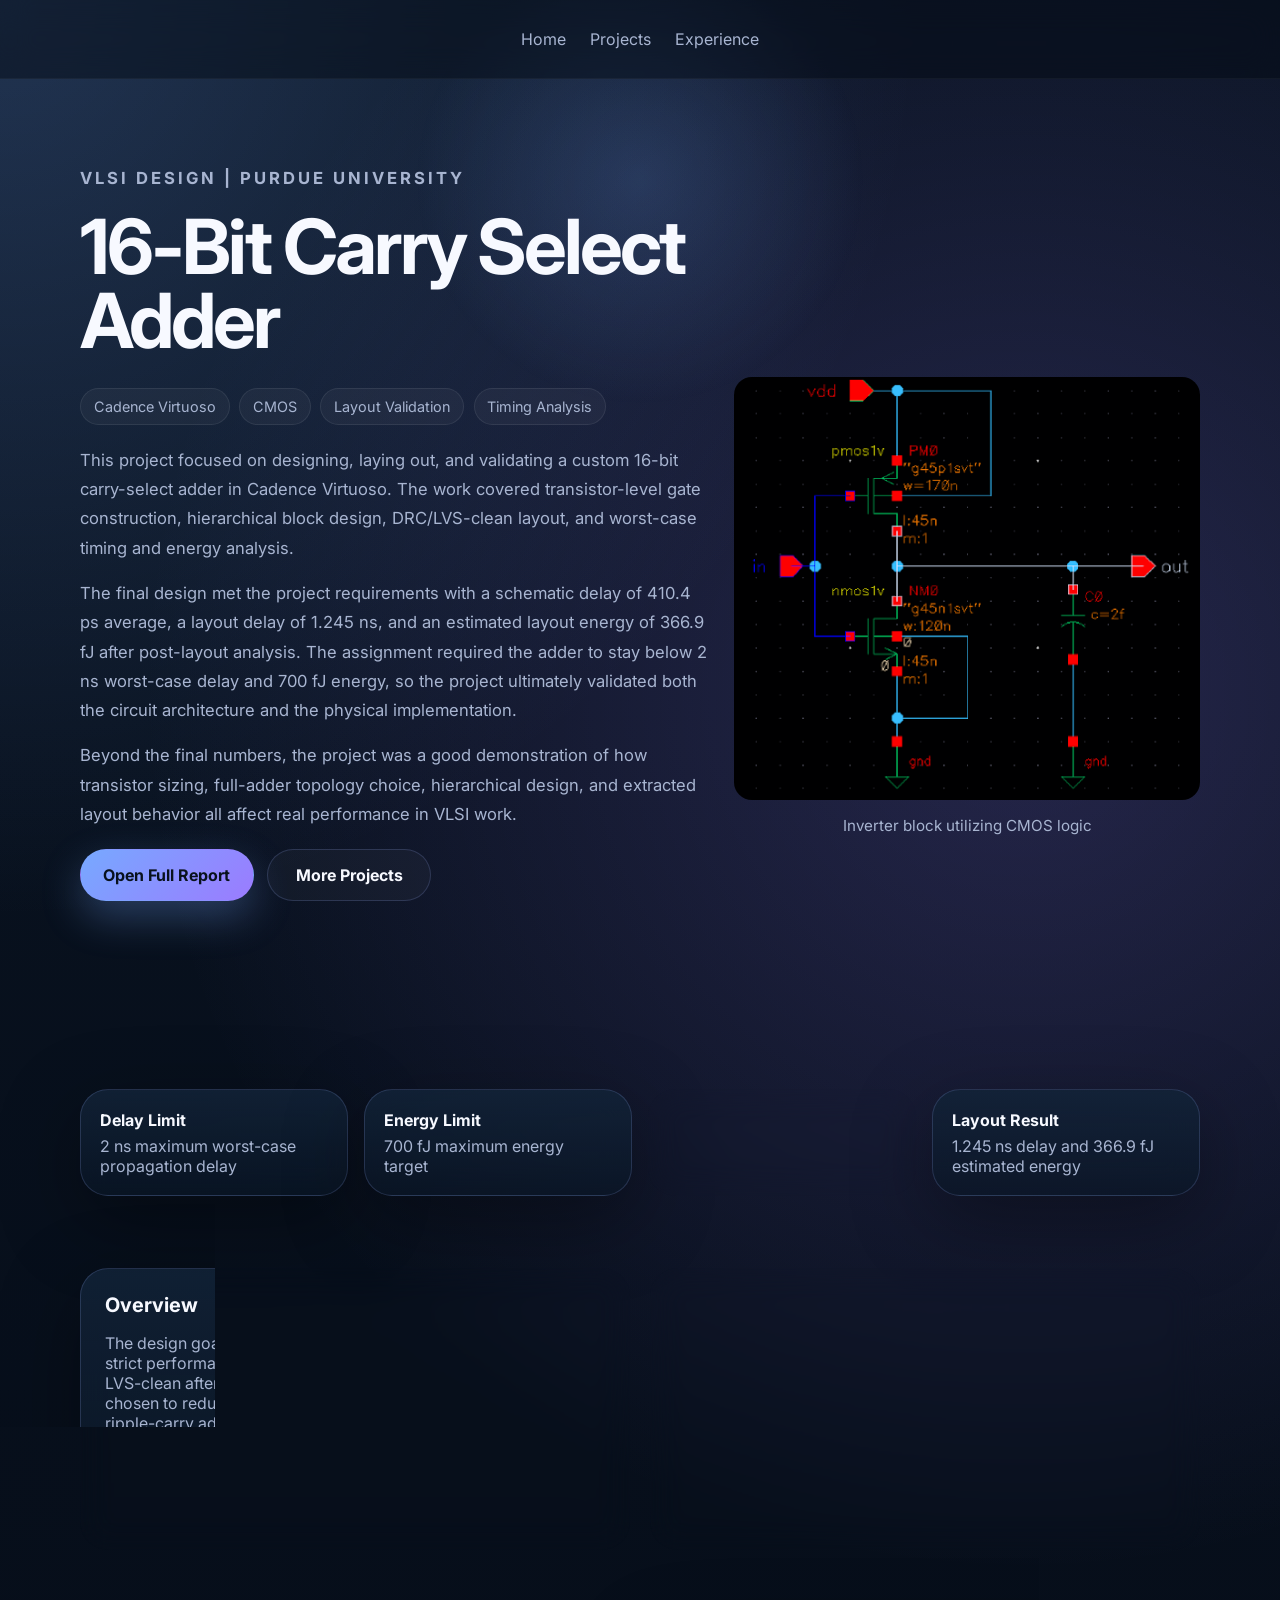
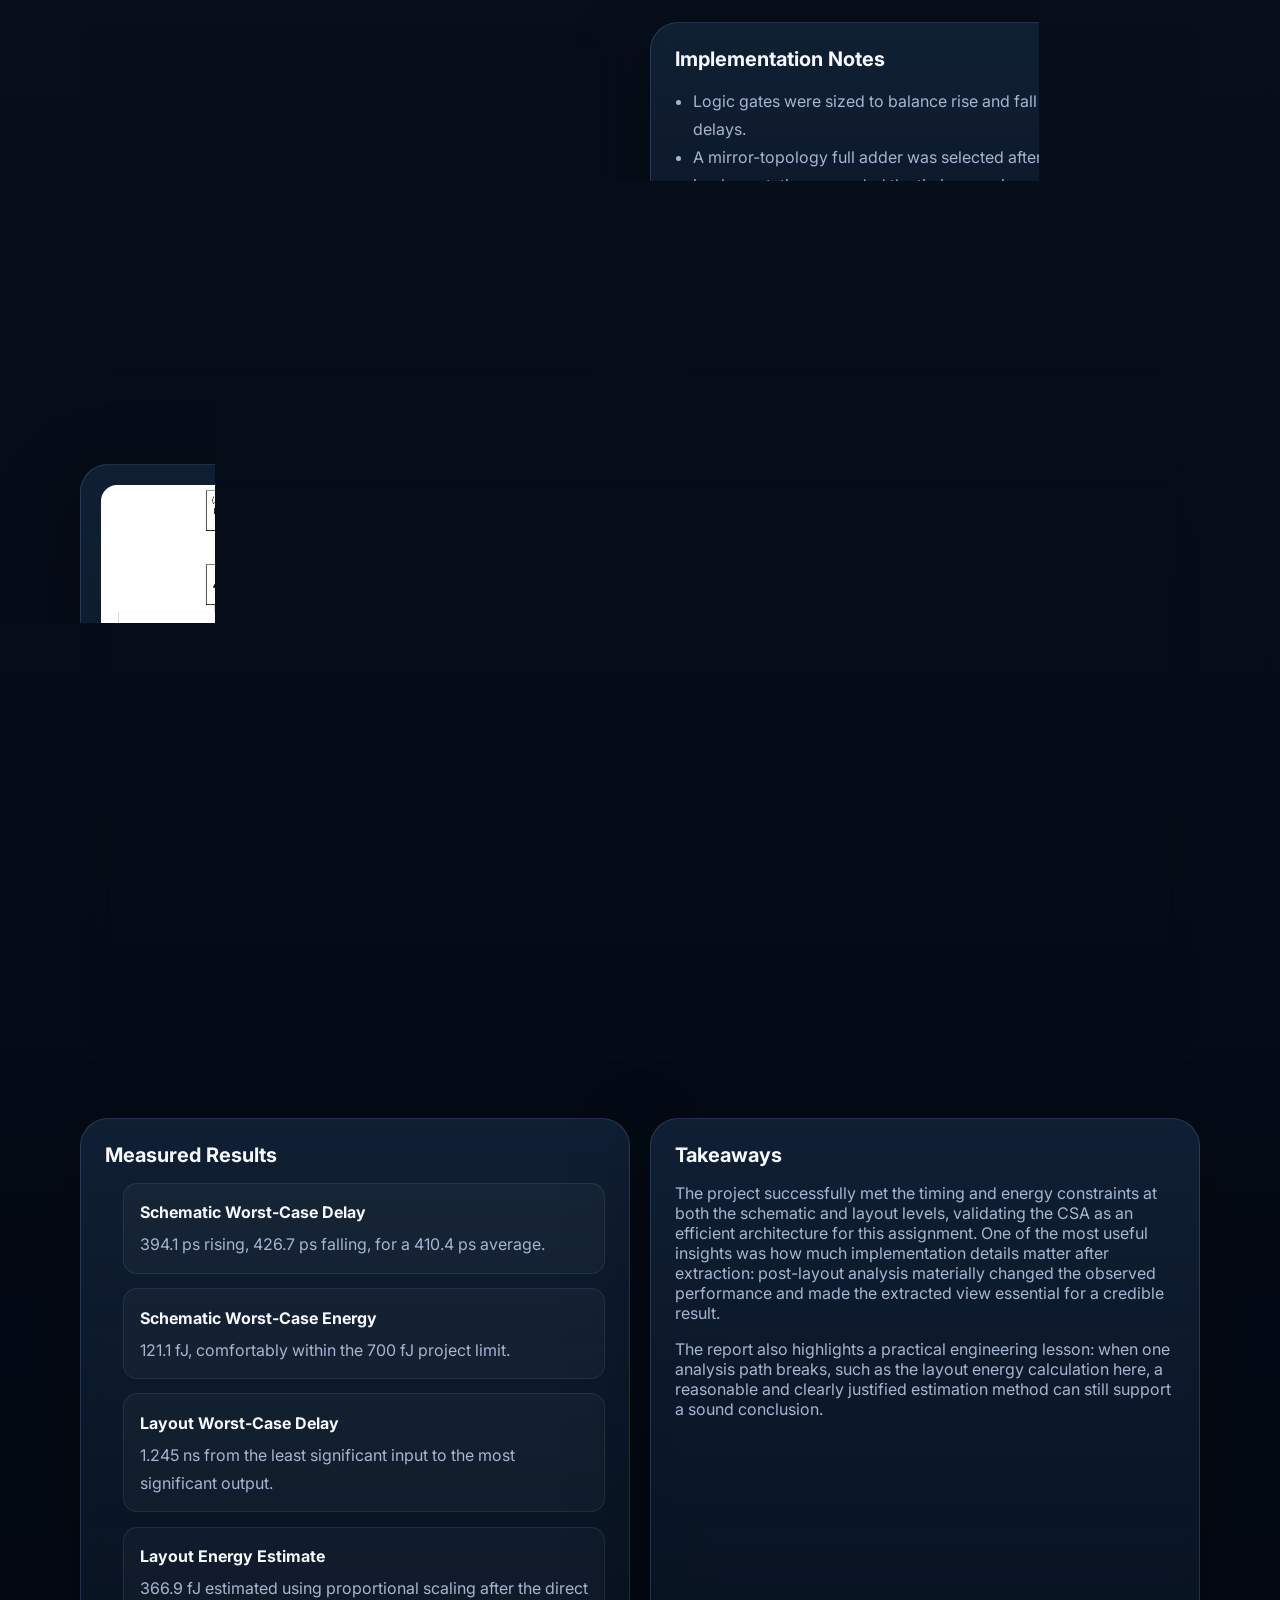
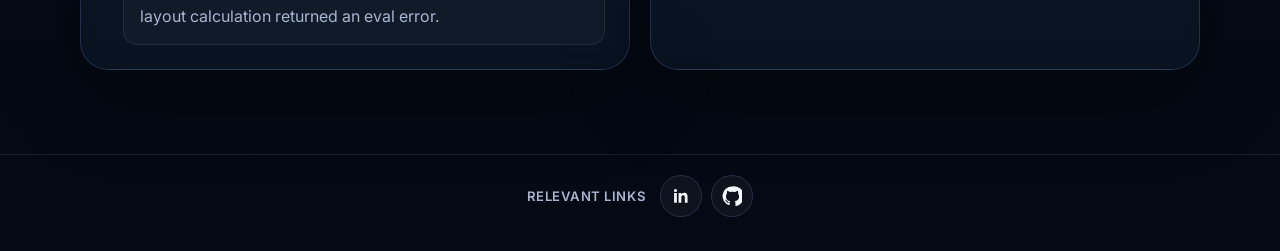
==== commit 30f6f626: "Added Options Hub Project" ====
--- a/projects/16-bit-carry-select-adder/index.html
+++ b/projects/16-bit-carry-select-adder/index.html
@@ -31,6 +31,7 @@
             <button class="nav-group__toggle" type="button" aria-expanded="false">Projects</button>
             <div class="nav-group__menu">
               <a href="../../all-projects.html">All Projects</a>
+              <a href="../../projects/options-hub/index.html">Options Hub</a>
               <a href="../../projects/16-bit-carry-select-adder/index.html">16-Bit Carry Select Adder</a>
               <a href="../../projects/inventus-internship/index.html">Inventus Internship</a>
               <a href="../../projects/ornament-project/index.html">ESP32 Ornament</a>
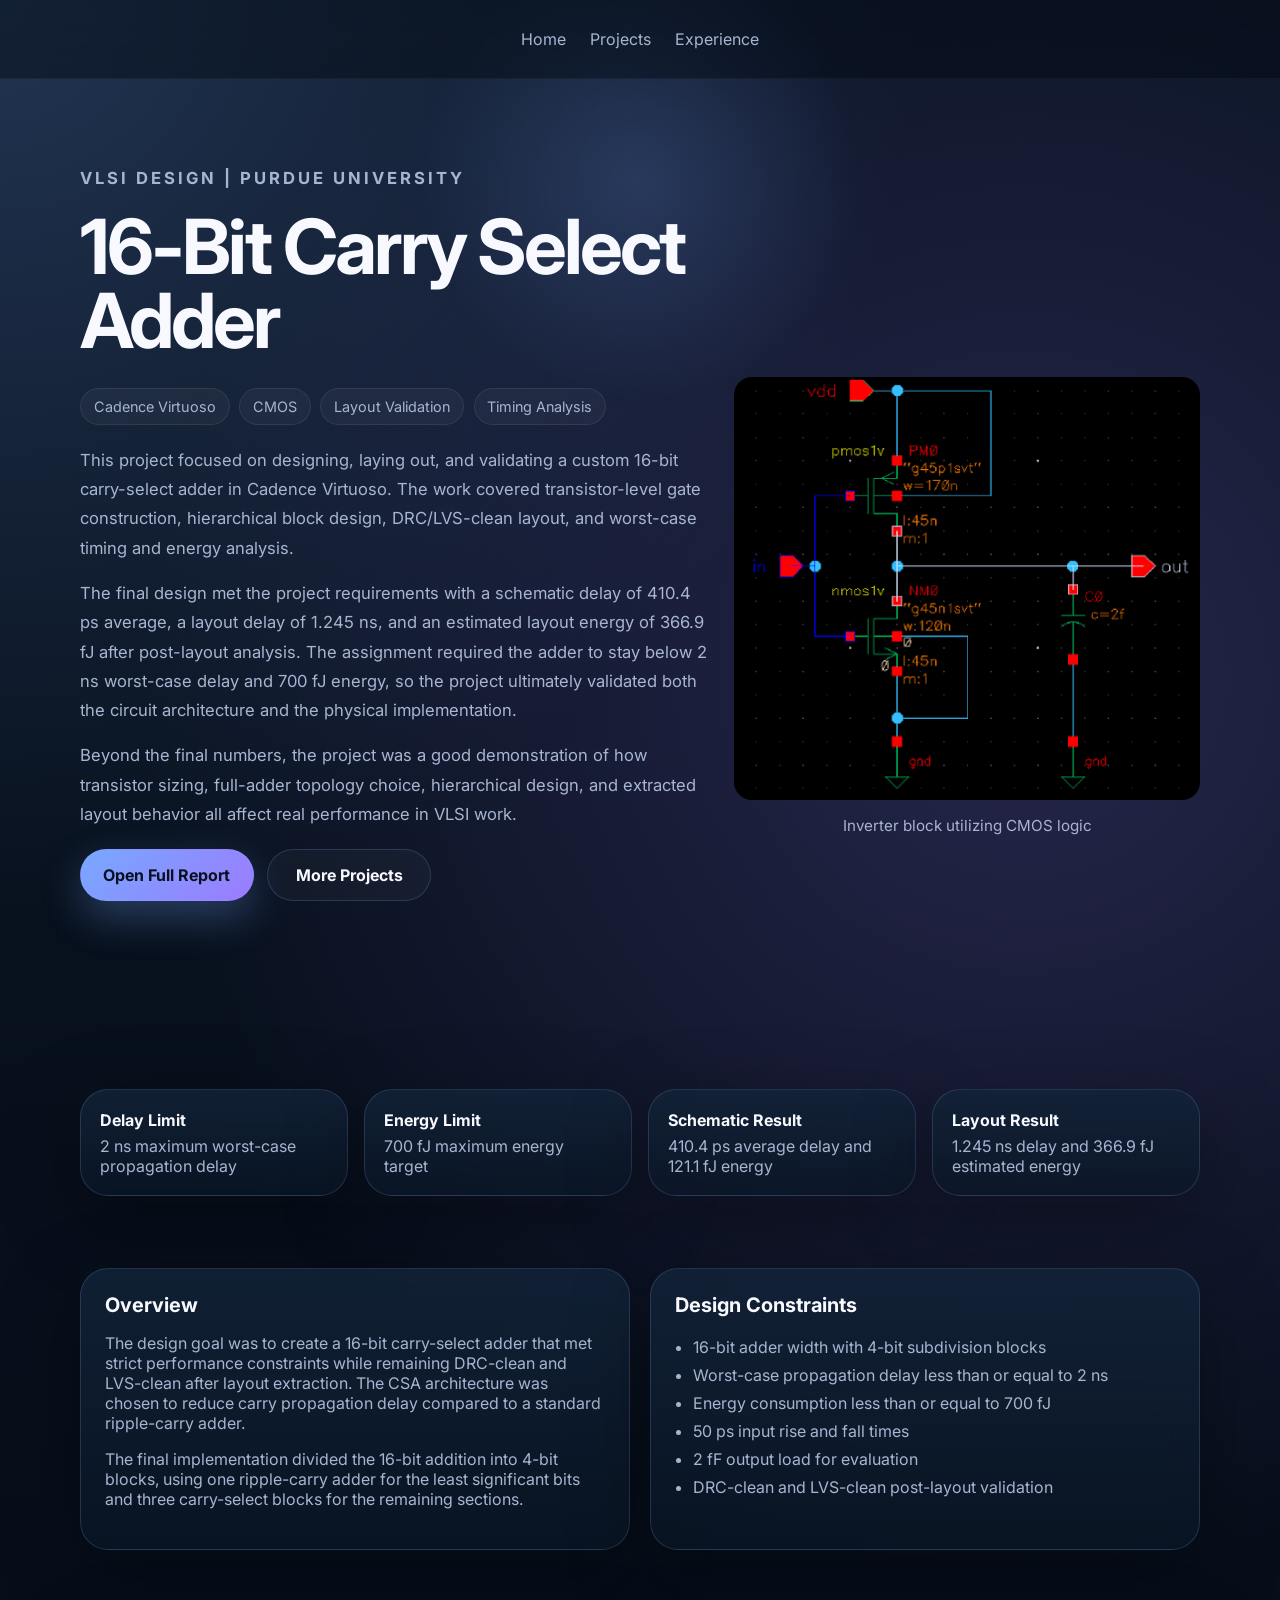
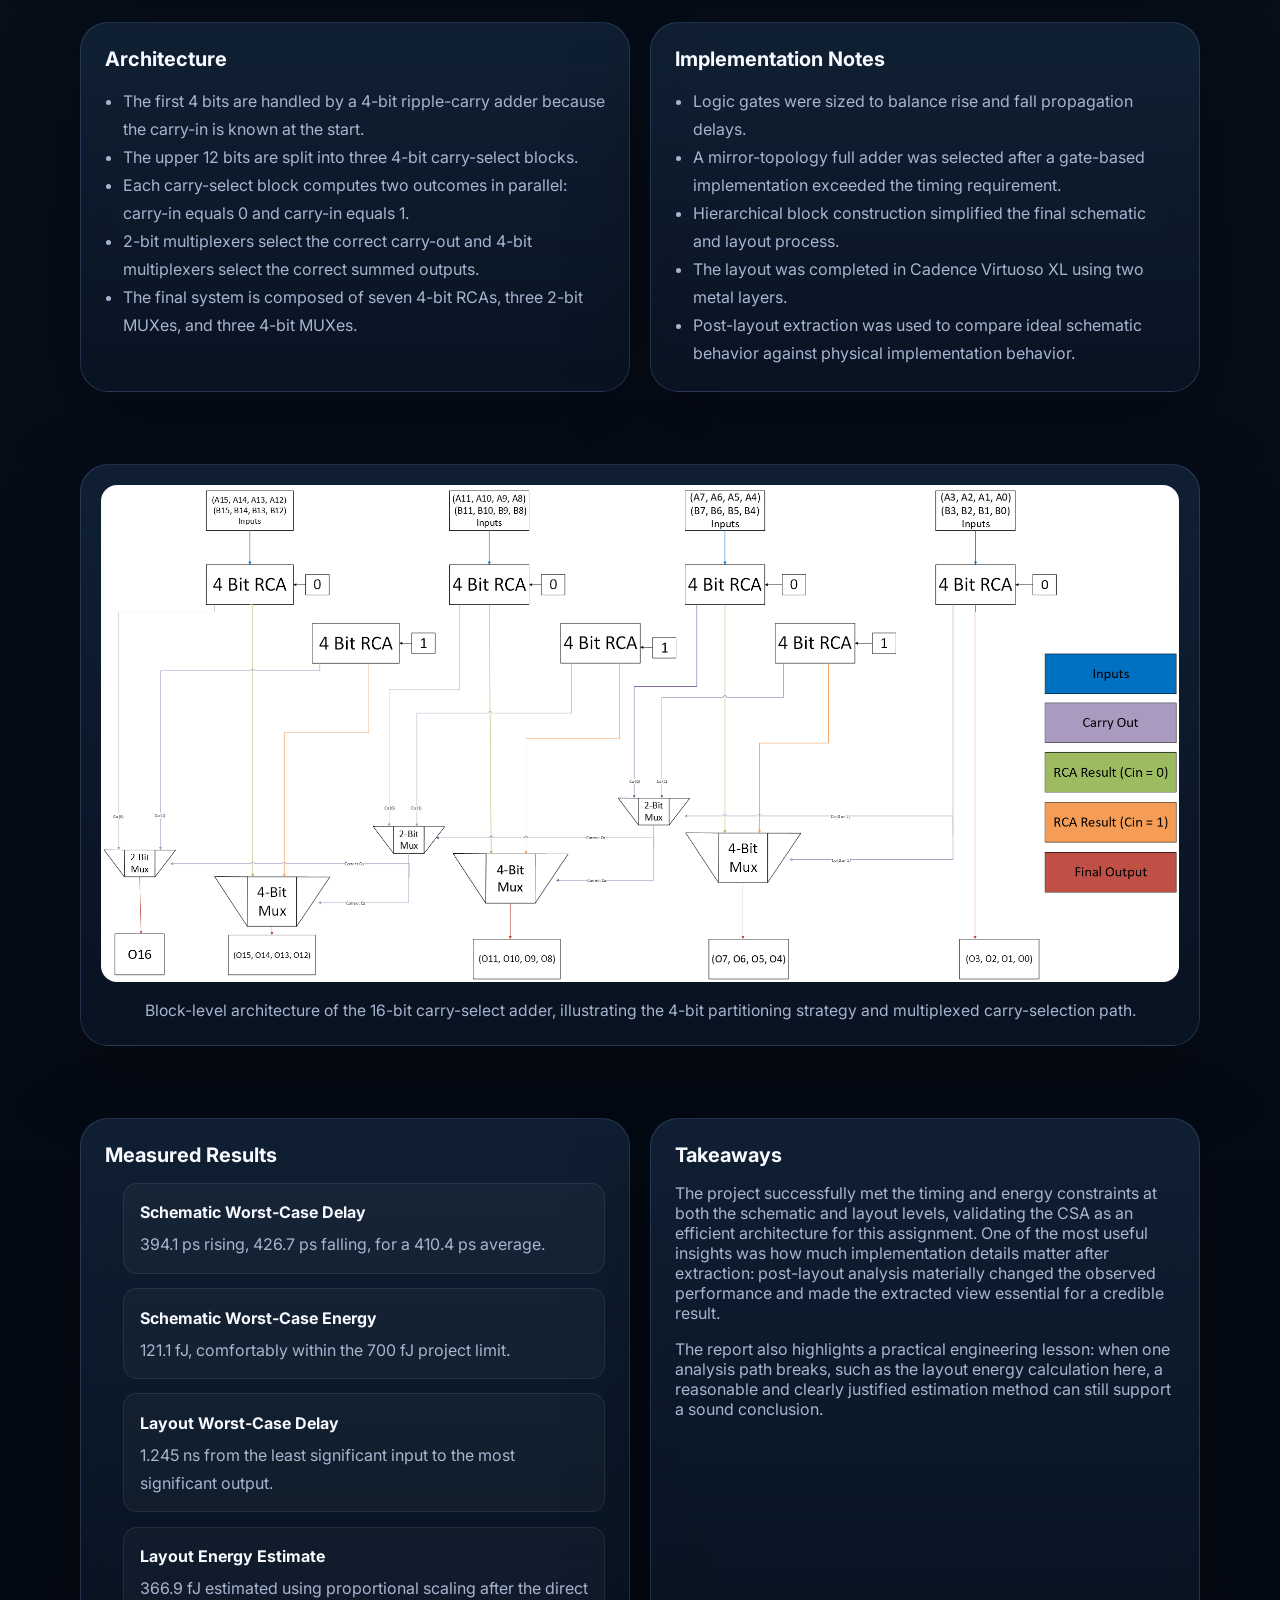
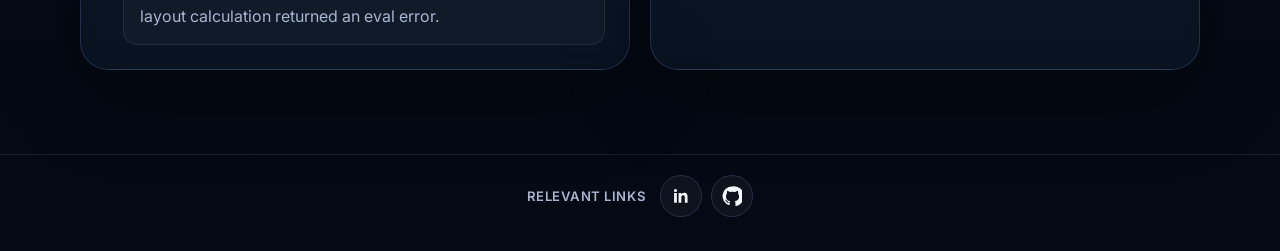
==== commit 93bf3870: "Updated naming" ====
--- a/projects/16-bit-carry-select-adder/index.html
+++ b/projects/16-bit-carry-select-adder/index.html
@@ -33,7 +33,7 @@
               <a href="../../all-projects.html">All Projects</a>
               <a href="../../projects/options-hub/index.html">Options Hub</a>
               <a href="../../projects/16-bit-carry-select-adder/index.html">16-Bit Carry Select Adder</a>
-              <a href="../../projects/inventus-internship/index.html">Inventus Internship</a>
+              <a href="../../projects/inventus-internship/index.html">Inventus Power</a>
               <a href="../../projects/ornament-project/index.html">ESP32 Ornament</a>
               <a href="../../projects/equity-education/index.html">Equity Education</a>
               <a data-feature="trades" href="../../projects/trades-ai-training/index.html">TRADES: AI Training</a>
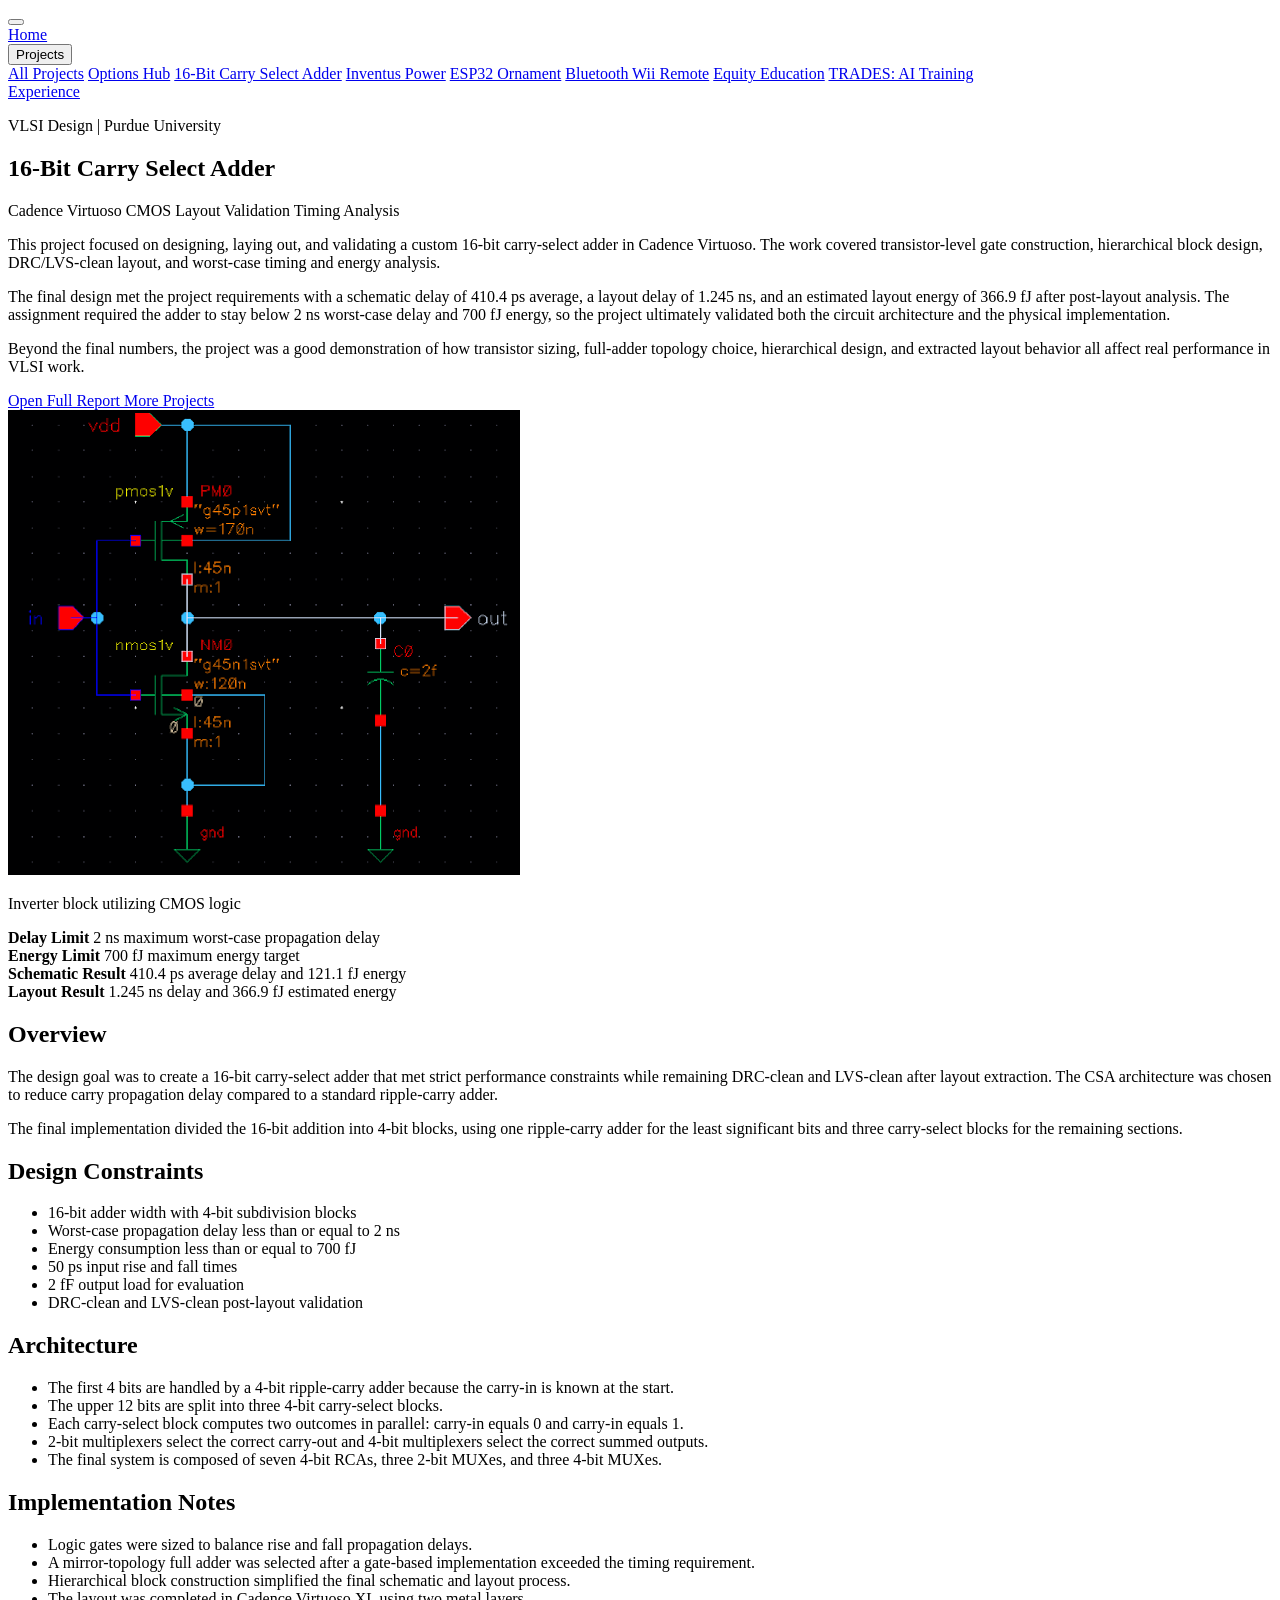
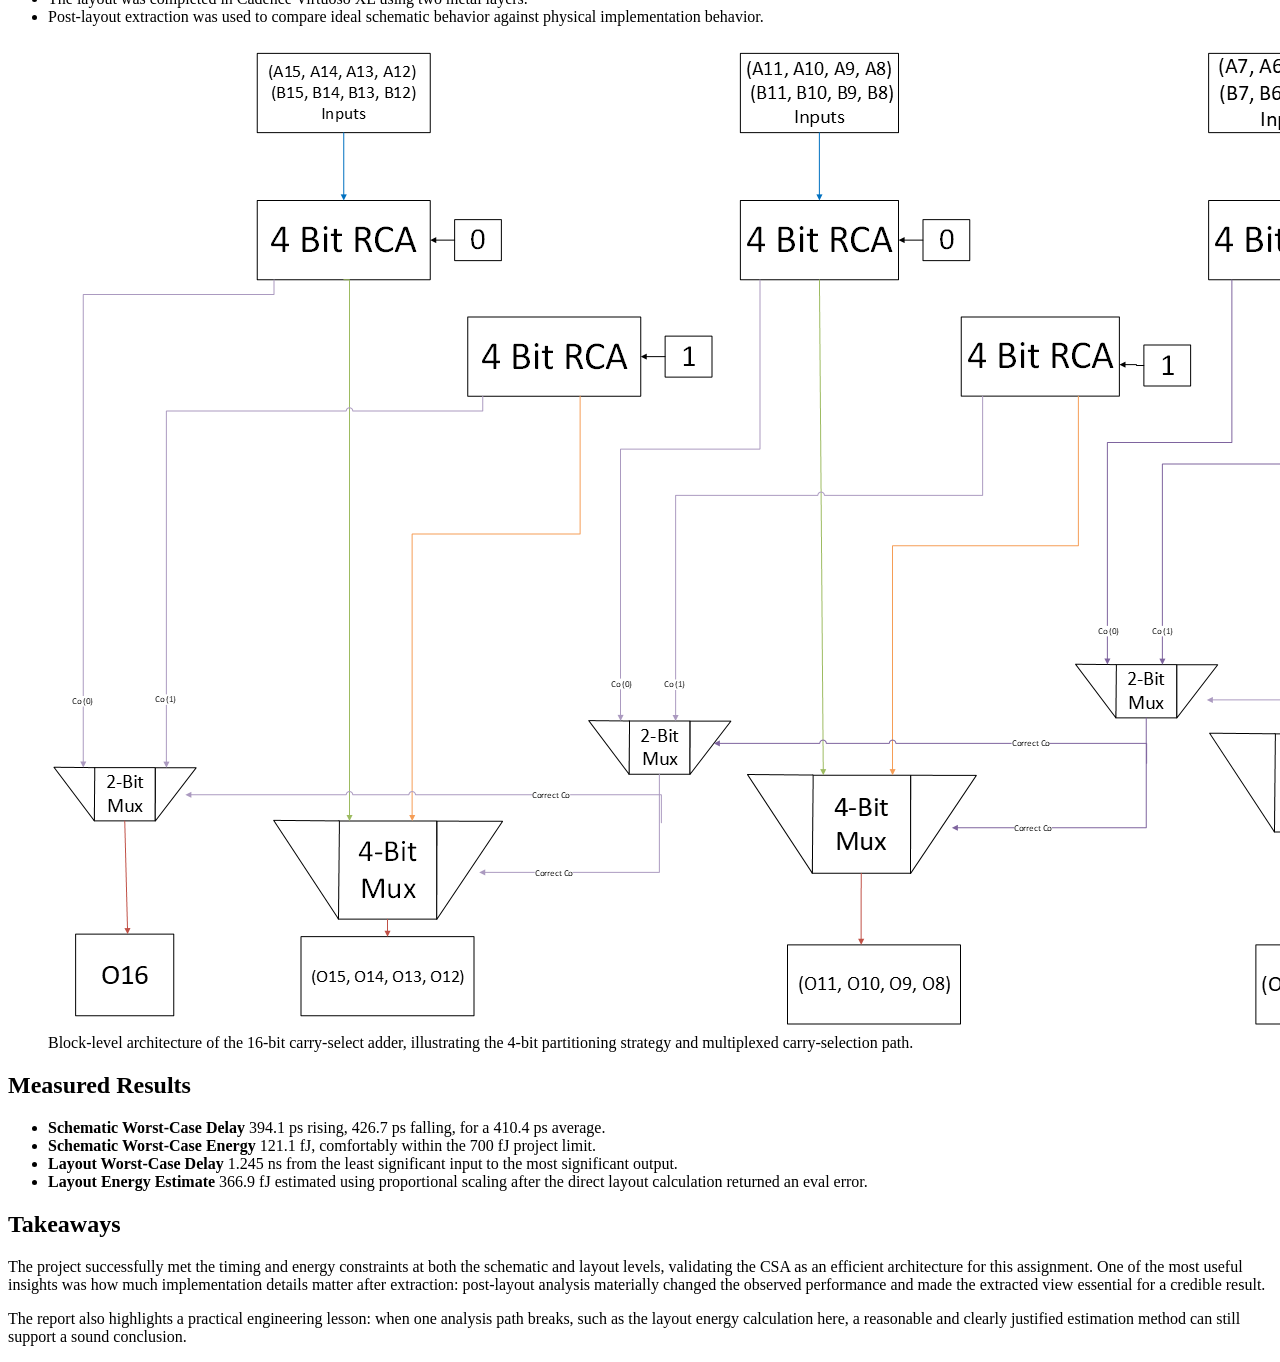
==== commit 1e3c5451: "Fixing styling For some reason pushing to Github didn't align the styling that was present on local " ====
--- a/projects/16-bit-carry-select-adder/index.html
+++ b/projects/16-bit-carry-select-adder/index.html
@@ -14,7 +14,7 @@
     href="https://fonts.googleapis.com/css2?family=Inter:wght@400;500;600;700;800&display=swap"
     rel="stylesheet"
   >
-  <link rel="stylesheet" href="../../styles.css">
+  <link rel="stylesheet" href="https://www.heythereitsjoey.com/styles.css">
 </head>
 <body>
   <div class="page-shell">
@@ -35,6 +35,7 @@
               <a href="../../projects/16-bit-carry-select-adder/index.html">16-Bit Carry Select Adder</a>
               <a href="../../projects/inventus-internship/index.html">Inventus Power</a>
               <a href="../../projects/ornament-project/index.html">ESP32 Ornament</a>
+              <a href="../../projects/bluetooth-wii-remote/index.html">Bluetooth Wii Remote</a>
               <a href="../../projects/equity-education/index.html">Equity Education</a>
               <a data-feature="trades" href="../../projects/trades-ai-training/index.html">TRADES: AI Training</a>
             </div>
@@ -233,6 +234,6 @@
     </main>
   </div>
 
-  <script src="../../script.js"></script>
+  <script src="https://www.heythereitsjoey.com/script.js"></script>
 </body>
 </html>
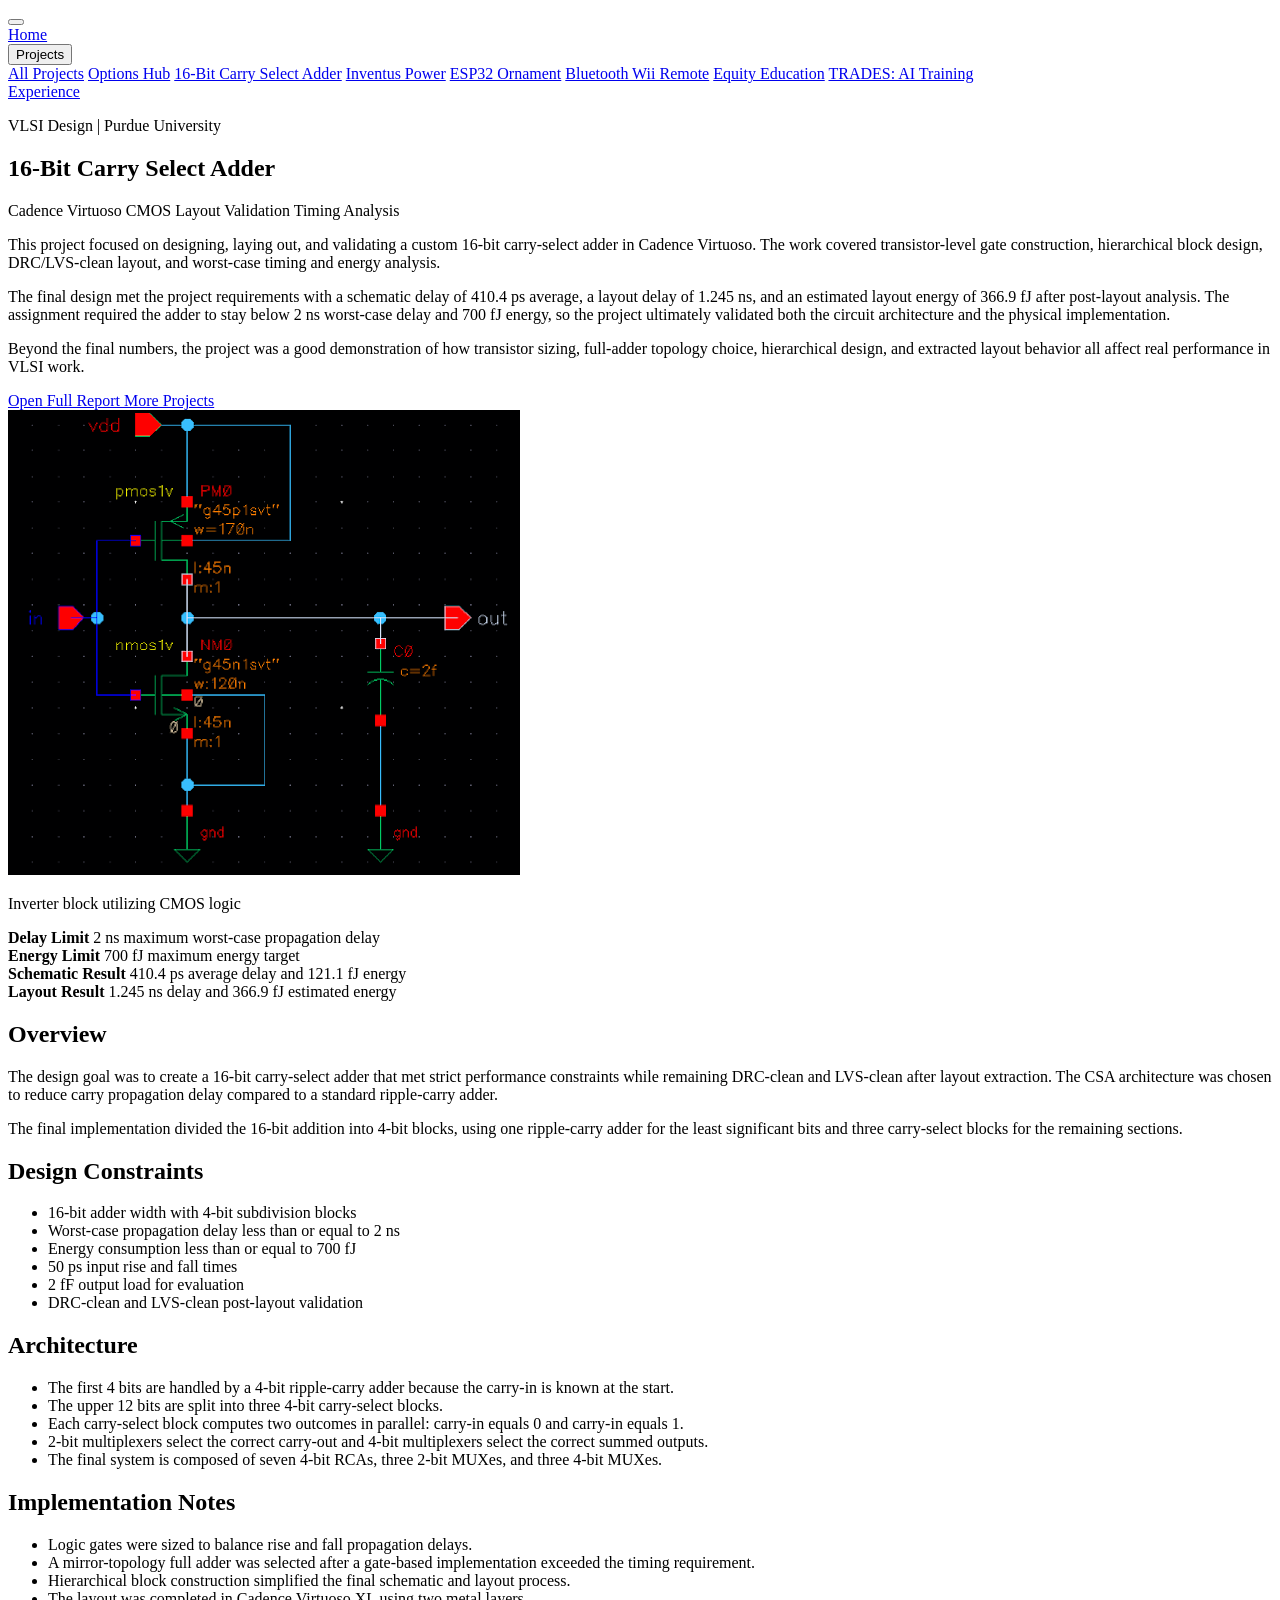
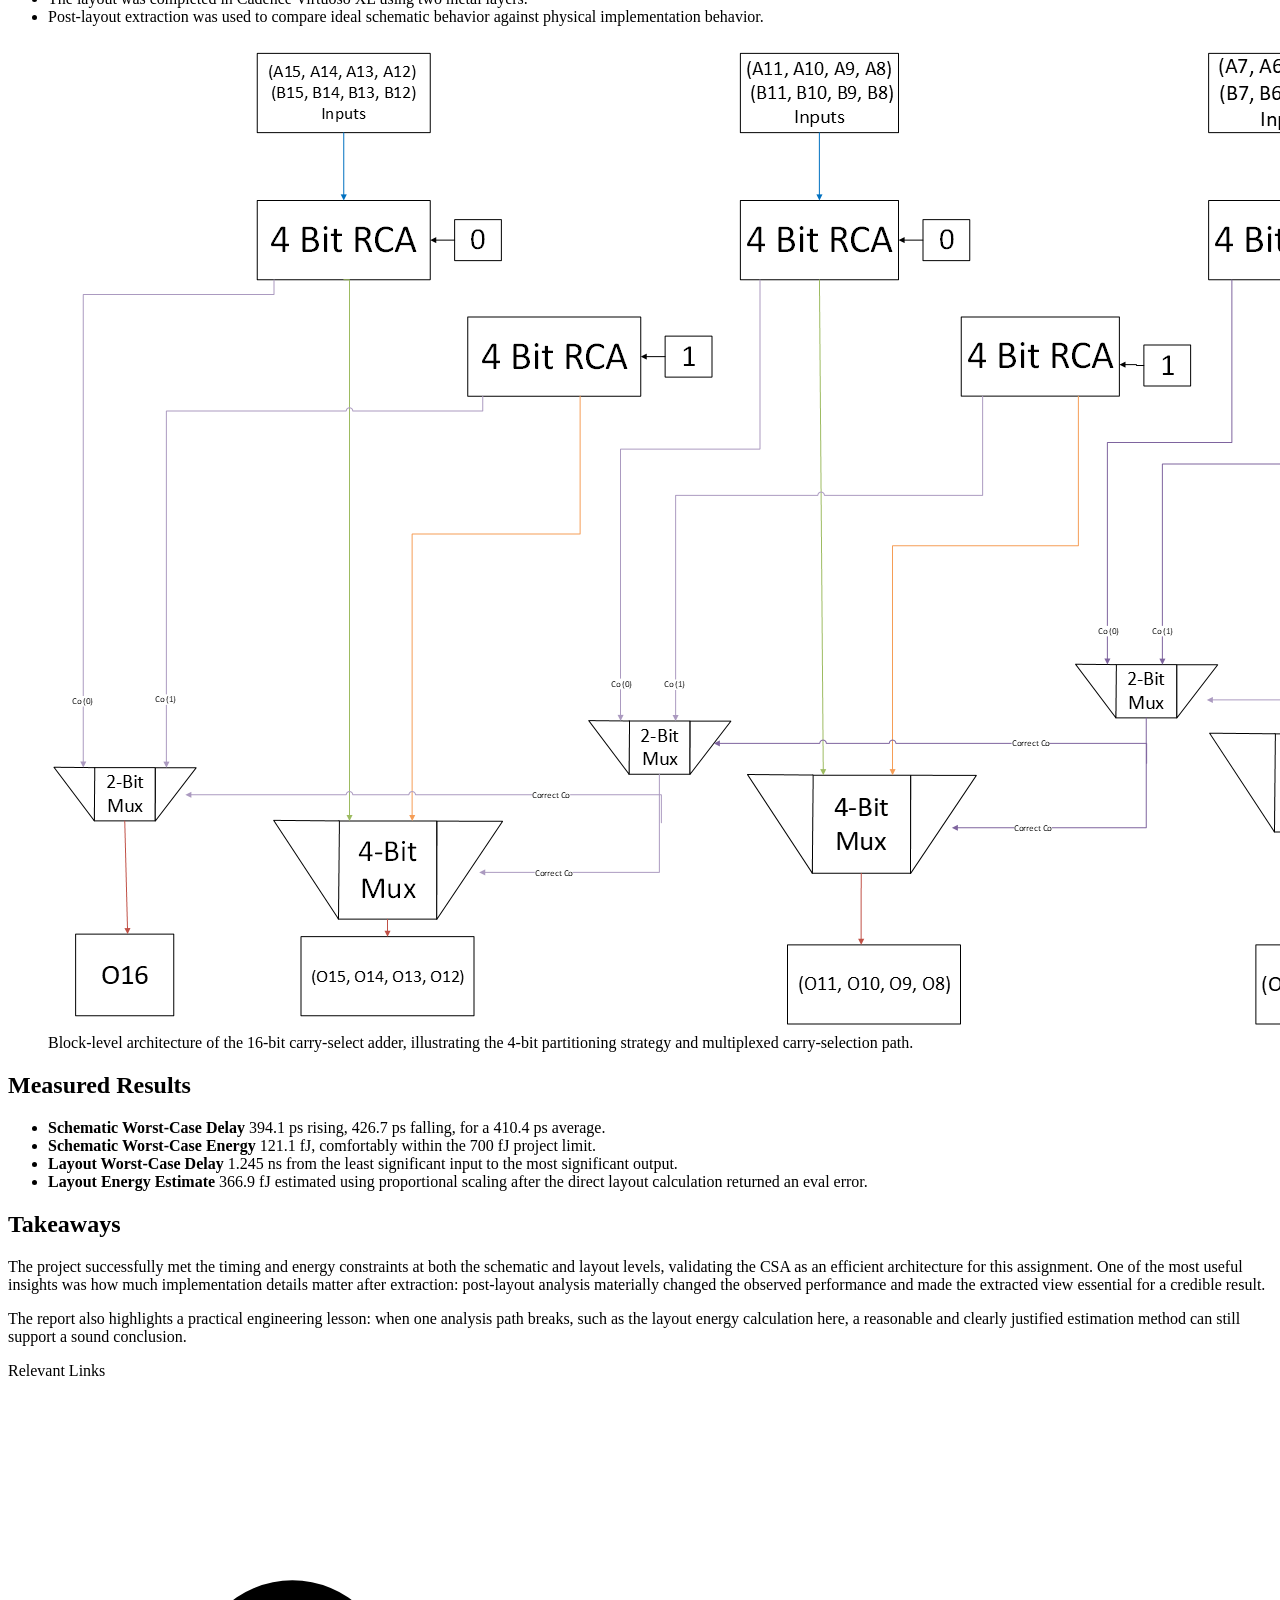
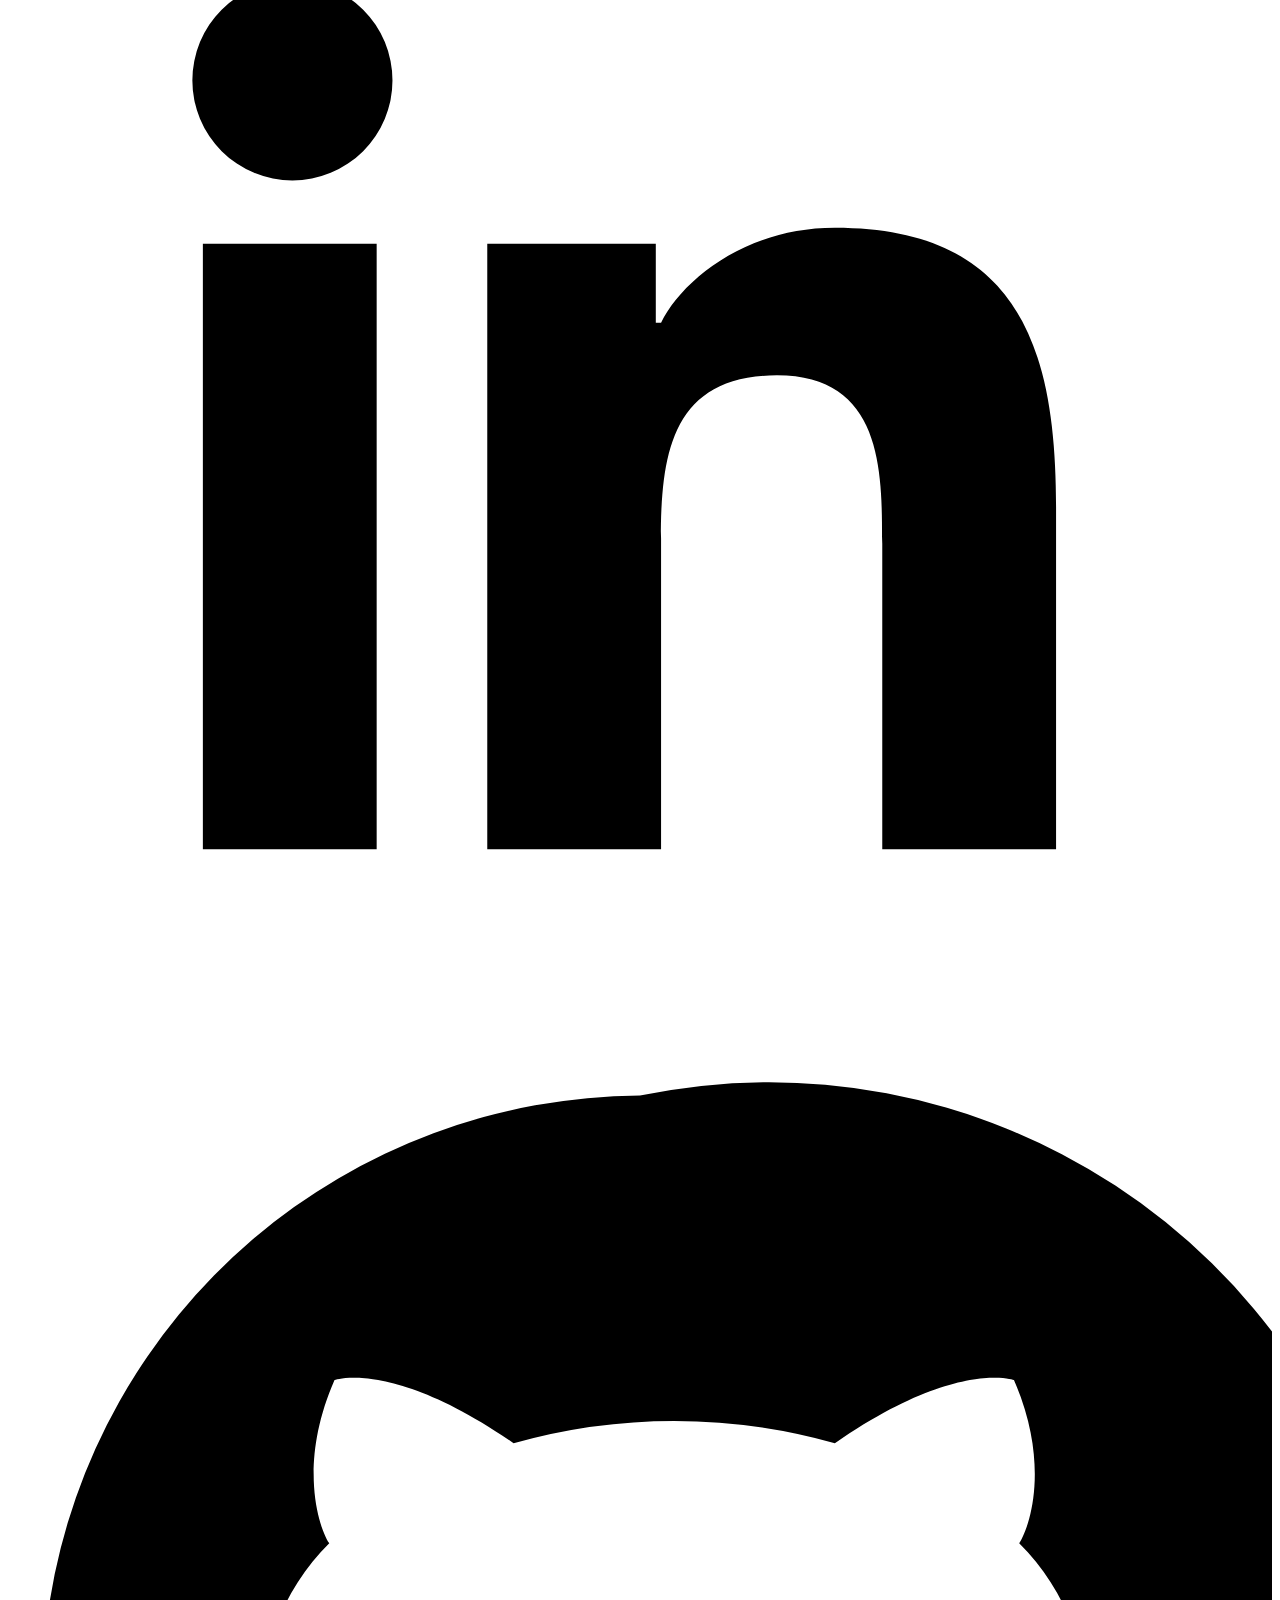
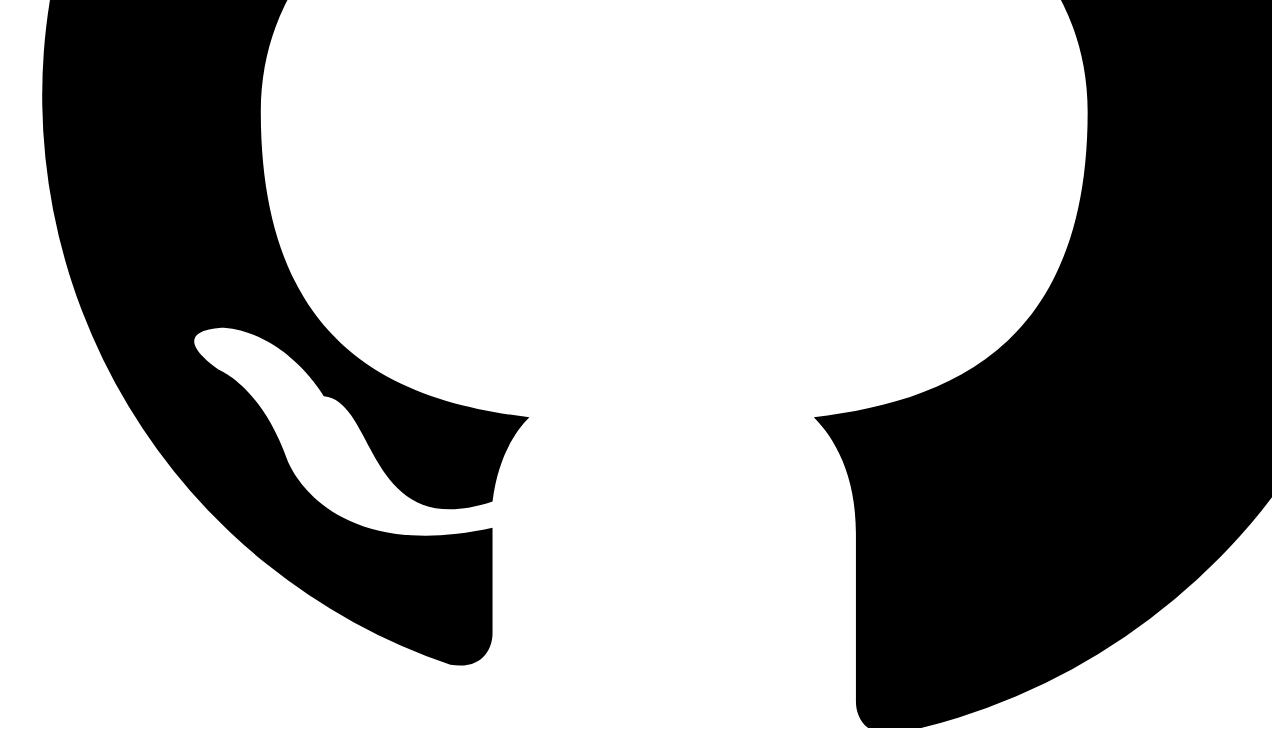
==== commit 53ea8848: "Add camper project and update professional profile" ====
--- a/projects/16-bit-carry-select-adder/index.html
+++ b/projects/16-bit-carry-select-adder/index.html
@@ -234,6 +234,6 @@
     </main>
   </div>
 
-  <script src="https://www.heythereitsjoey.com/script.js"></script>
+  <script src="../../script.js?v=2026-11-12"></script>
 </body>
 </html>
